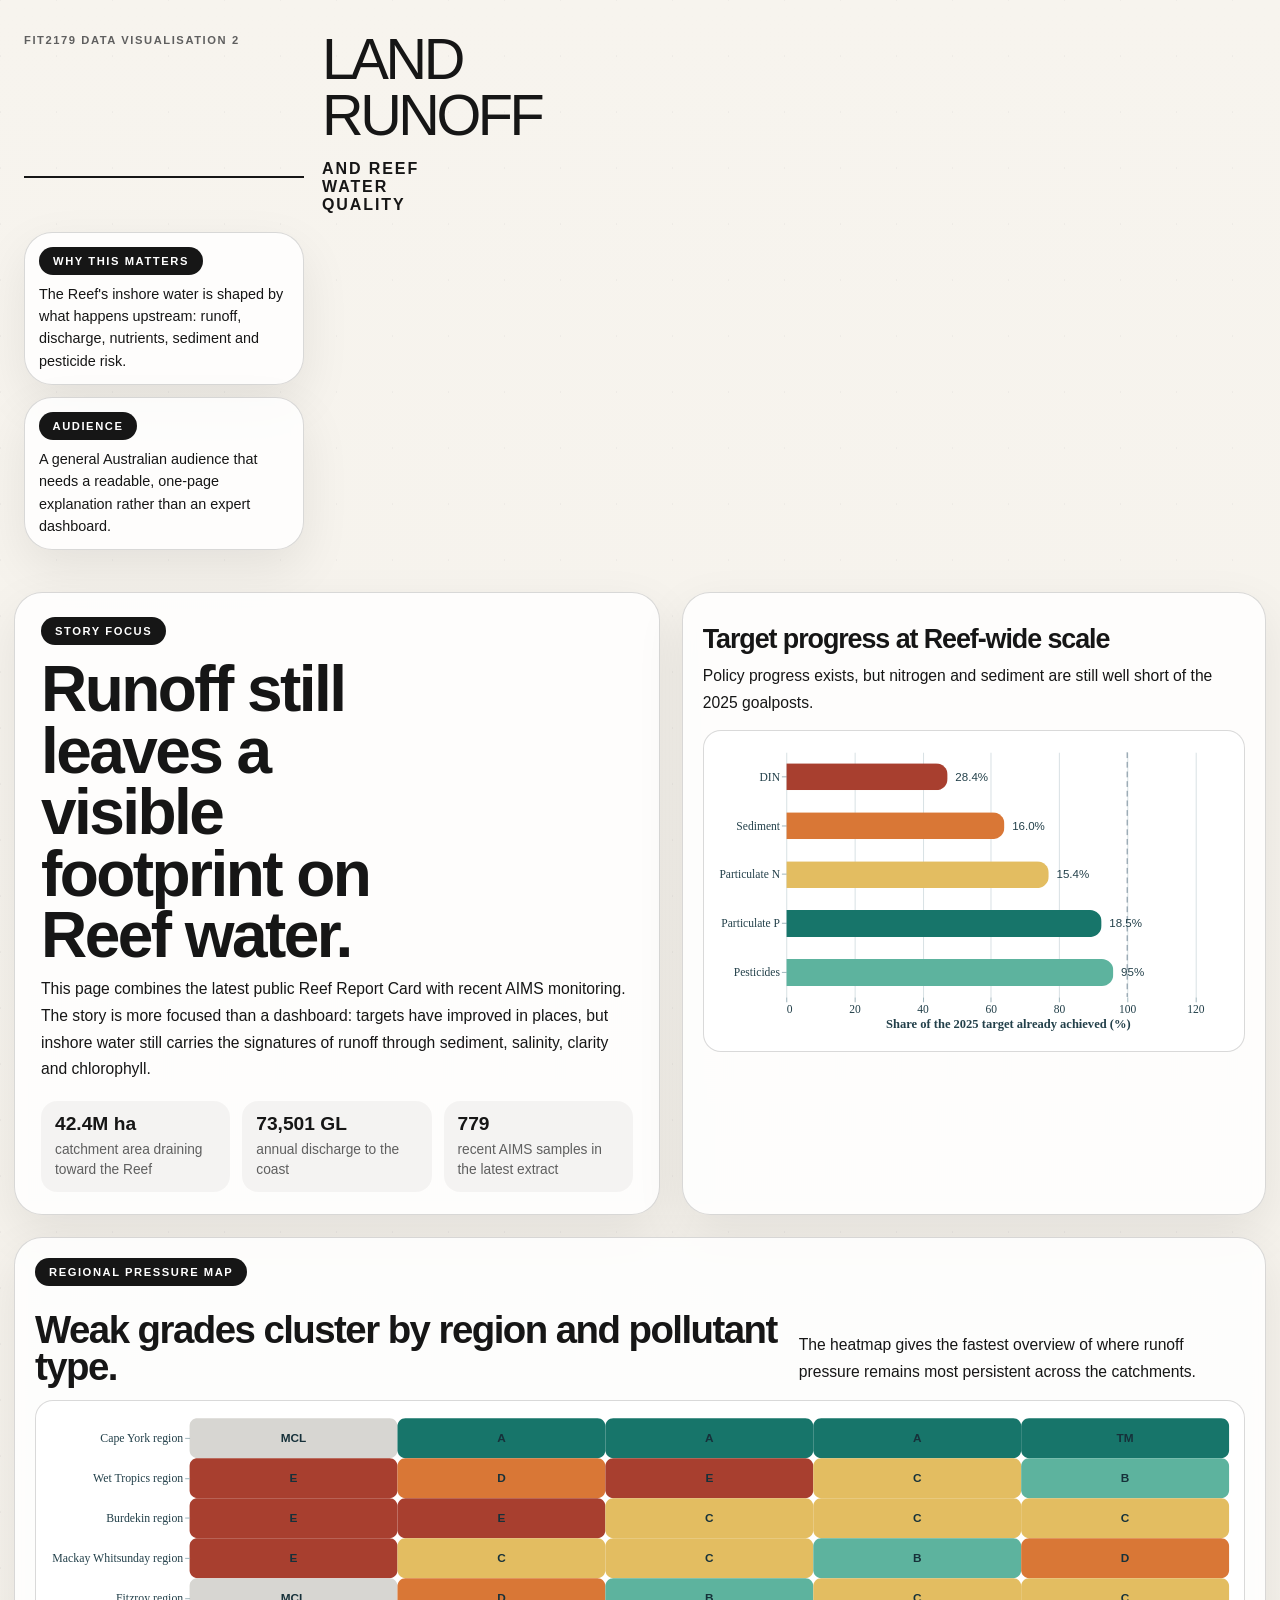
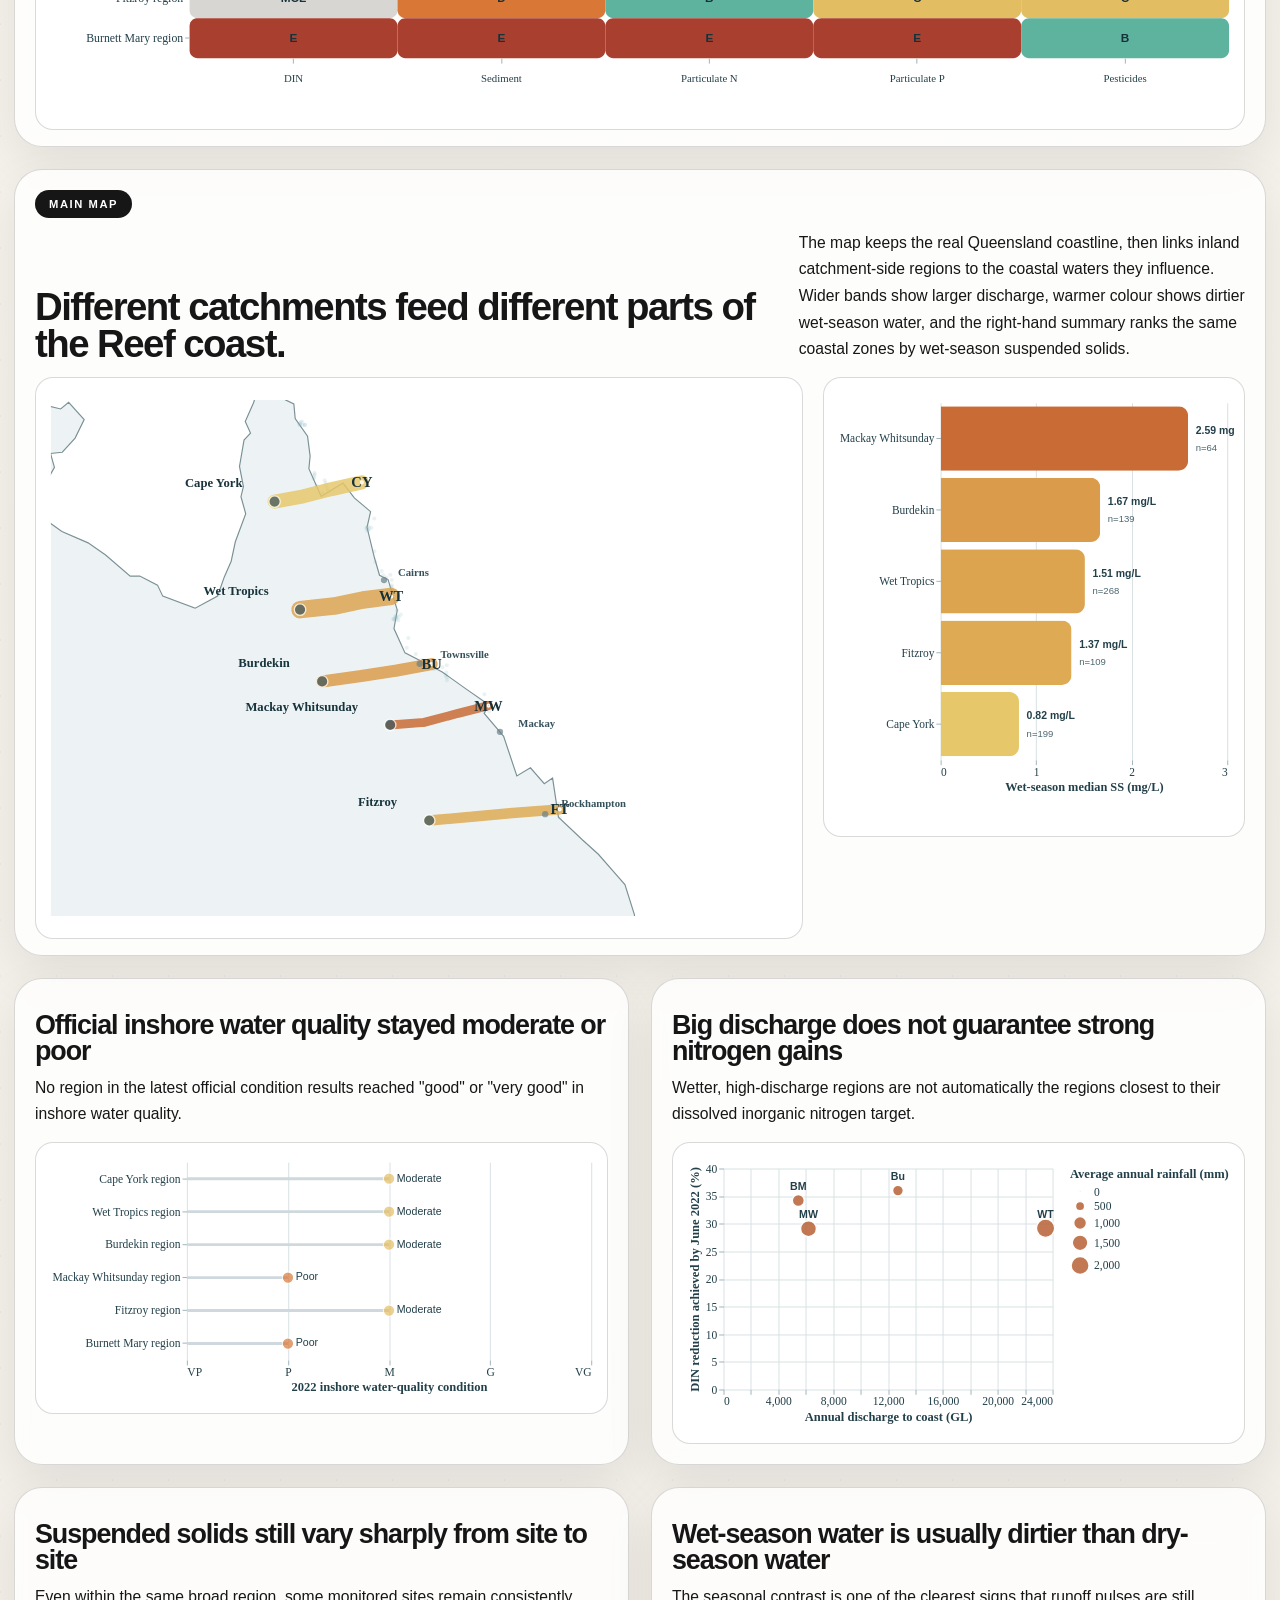
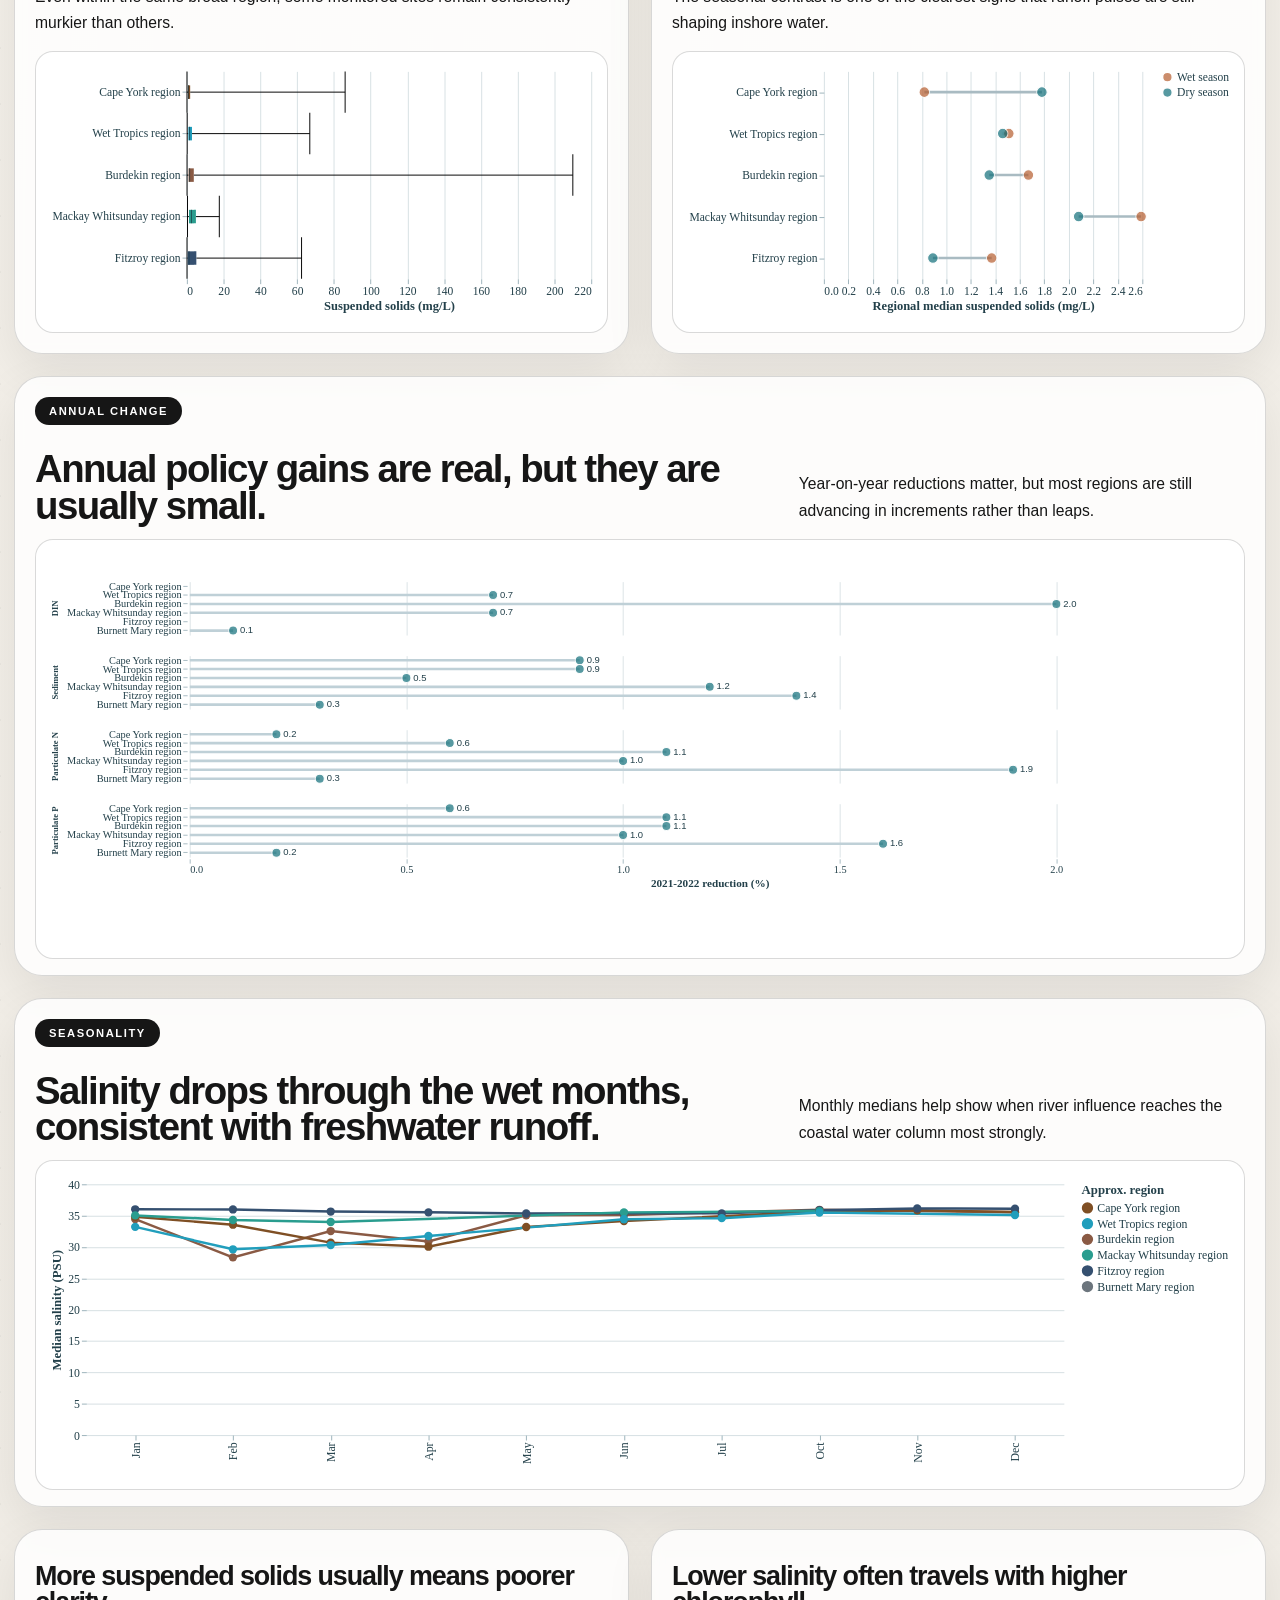
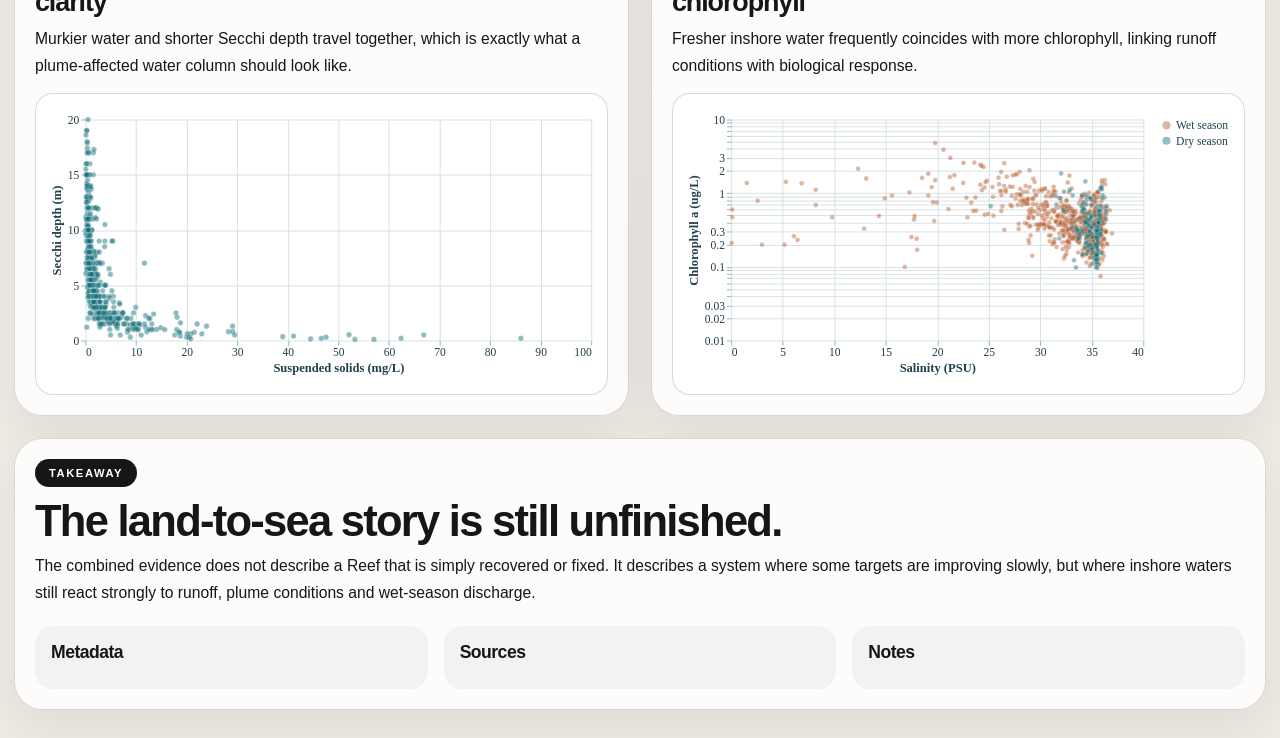
==== index.html @ caad6998 "DV2 demo" ====
<!DOCTYPE html>
<html lang="en">
  <head>
    <meta charset="UTF-8" />
    <meta name="viewport" content="width=device-width, initial-scale=1.0" />
    <title>Land Runoff and Reef Water Quality</title>
    <meta
      name="description"
      content="Poster-style data visualisation about land runoff and reef water quality in the Great Barrier Reef catchments."
    />
    <link rel="stylesheet" href="./styles.css" />
  </head>
  <body>
    <div class="poster">
      <aside class="title-rail">
        <p class="rail-label">FIT2179 Data Visualisation 2</p>
        <div class="title-stack">
          <span>LAND</span>
          <span>RUNOFF</span>
        </div>
        <div class="title-divider"></div>
        <p class="title-subline">AND REEF WATER QUALITY</p>

        <div class="rail-notes">
          <div class="mini-panel">
            <span class="mini-kicker">Why this matters</span>
            <p>
              The Reef's inshore water is shaped by what happens upstream: runoff, discharge,
              nutrients, sediment and pesticide risk.
            </p>
          </div>
          <div class="mini-panel">
            <span class="mini-kicker">Audience</span>
            <p>
              A general Australian audience that needs a readable, one-page explanation rather
              than an expert dashboard.
            </p>
          </div>
        </div>
      </aside>

      <main class="poster-body">
        <header class="hero-grid">
          <div class="intro-copy hero-copy">
            <div class="section-pill">Story focus</div>
            <h1>Runoff still leaves a visible footprint on Reef water.</h1>
            <p>
              This page combines the latest public Reef Report Card with recent AIMS monitoring.
              The story is more focused than a dashboard: targets have improved in places, but
              inshore water still carries the signatures of runoff through sediment, salinity,
              clarity and chlorophyll.
            </p>

            <div class="stat-row">
              <div class="stat-pill">
                <strong>42.4M ha</strong>
                <span>catchment area draining toward the Reef</span>
              </div>
              <div class="stat-pill">
                <strong>73,501 GL</strong>
                <span>annual discharge to the coast</span>
              </div>
              <div class="stat-pill">
                <strong>779</strong>
                <span>recent AIMS samples in the latest extract</span>
              </div>
            </div>
          </div>

          <article class="panel panel--hero">
            <div class="panel-copy">
              <h2>Target progress at Reef-wide scale</h2>
              <p>
                Policy progress exists, but nitrogen and sediment are still well short of the
                2025 goalposts.
              </p>
            </div>
            <div class="vega-slot vega-slot--hero" data-chart="01_overview_attainment"></div>
          </article>
        </header>

        <section class="panel panel--wide panel--heatmap">
          <div class="section-pill">Regional pressure map</div>
          <div class="wide-head">
            <div>
              <h2>Weak grades cluster by region and pollutant type.</h2>
            </div>
            <p>
              The heatmap gives the fastest overview of where runoff pressure remains most
              persistent across the catchments.
            </p>
          </div>
          <div class="vega-slot vega-slot--wide" data-chart="02_region_grade_heatmap"></div>
        </section>

        <section class="panel panel--wide panel--map">
          <div class="section-pill">Main map</div>
          <div class="wide-head">
            <div>
              <h2>Different catchments feed different parts of the Reef coast.</h2>
            </div>
            <p>
              The map keeps the real Queensland coastline, then links inland catchment-side
              regions to the coastal waters they influence. Wider bands show larger discharge,
              warmer colour shows dirtier wet-season water, and the right-hand summary ranks
              the same coastal zones by wet-season suspended solids.
            </p>
          </div>
          <div class="map-combo">
            <div class="vega-slot vega-slot--map-panel" data-chart="06_sites_map"></div>
            <div class="vega-slot vega-slot--map-summary" data-chart="12_region_ss_summary"></div>
          </div>
        </section>

        <section class="panel-grid panel-grid--two">
          <article class="panel panel--analysis">
            <div class="panel-copy">
              <h2>Official inshore water quality stayed moderate or poor</h2>
              <p>
                No region in the latest official condition results reached "good" or "very good"
                in inshore water quality.
              </p>
            </div>
            <div class="vega-slot" data-chart="04_condition_lollipop"></div>
          </article>

          <article class="panel panel--analysis">
            <div class="panel-copy">
              <h2>Big discharge does not guarantee strong nitrogen gains</h2>
              <p>
                Wetter, high-discharge regions are not automatically the regions closest to their
                dissolved inorganic nitrogen target.
              </p>
            </div>
            <div class="vega-slot" data-chart="05_discharge_din_bubble"></div>
          </article>
        </section>

        <section class="panel-grid panel-grid--two">
          <article class="panel panel--analysis">
            <div class="panel-copy">
              <h2>Suspended solids still vary sharply from site to site</h2>
              <p>
                Even within the same broad region, some monitored sites remain consistently
                murkier than others.
              </p>
            </div>
            <div class="vega-slot" data-chart="07_ss_boxplot"></div>
          </article>

          <article class="panel panel--analysis">
            <div class="panel-copy">
              <h2>Wet-season water is usually dirtier than dry-season water</h2>
              <p>
                The seasonal contrast is one of the clearest signs that runoff pulses are still
                shaping inshore water.
              </p>
            </div>
            <div class="vega-slot" data-chart="10_wet_dry_connected_dots"></div>
          </article>
        </section>

        <section class="panel panel--wide panel--story">
          <div class="section-pill">Annual change</div>
          <div class="wide-head">
            <div>
              <h2>Annual policy gains are real, but they are usually small.</h2>
            </div>
            <p>
              Year-on-year reductions matter, but most regions are still advancing in increments
              rather than leaps.
            </p>
          </div>
          <div class="vega-slot vega-slot--tall" data-chart="03_region_latest_progress"></div>
        </section>

        <section class="panel panel--wide panel--story">
          <div class="section-pill">Seasonality</div>
          <div class="wide-head">
            <div>
              <h2>Salinity drops through the wet months, consistent with freshwater runoff.</h2>
            </div>
            <p>
              Monthly medians help show when river influence reaches the coastal water column most
              strongly.
            </p>
          </div>
          <div class="vega-slot vega-slot--wide" data-chart="08_monthly_salinity_lines"></div>
        </section>

        <section class="panel-grid panel-grid--two">
          <article class="panel panel--analysis">
            <div class="panel-copy">
              <h2>More suspended solids usually means poorer clarity</h2>
              <p>
                Murkier water and shorter Secchi depth travel together, which is exactly what a
                plume-affected water column should look like.
              </p>
            </div>
            <div class="vega-slot" data-chart="09_ss_secchi_scatter"></div>
          </article>

          <article class="panel panel--analysis">
            <div class="panel-copy">
              <h2>Lower salinity often travels with higher chlorophyll</h2>
              <p>
                Fresher inshore water frequently coincides with more chlorophyll, linking runoff
                conditions with biological response.
              </p>
            </div>
            <div class="vega-slot" data-chart="11_salinity_chla_scatter"></div>
          </article>
        </section>

        <section class="closing-band">
          <div class="closing-copy">
            <div class="section-pill">Takeaway</div>
            <h2>The land-to-sea story is still unfinished.</h2>
            <p>
              The combined evidence does not describe a Reef that is simply recovered or fixed.
              It describes a system where some targets are improving slowly, but where inshore
              waters still react strongly to runoff, plume conditions and wet-season discharge.
            </p>
          </div>

          <div class="meta-grid">
            <div class="meta-card">
              <h3>Metadata</h3>
            </div>

            <div class="meta-card">
              <h3>Sources</h3>
            </div>

            <div class="meta-card">
              <h3>Notes</h3>
            </div>
          </div>
        </section>
      </main>
    </div>

    <script src="./vendor/vega.min.js"></script>
    <script src="./vendor/vega-lite.min.js"></script>
    <script src="./vendor/vega-embed.min.js"></script>
    <script src="./charts-inline.js"></script>
    <script src="./app.js"></script>
  </body>
</html>
---- styles.css ----
:root {
  --paper: #f3efe7;
  --paper-deep: #ebe4d7;
  --panel: rgba(255, 255, 255, 0.82);
  --ink: #161616;
  --muted: #5f5f5f;
  --line: rgba(22, 22, 22, 0.16);
  --line-strong: rgba(22, 22, 22, 0.42);
  --accent: #d90429;
  --shadow: 0 18px 50px rgba(0, 0, 0, 0.08);
}

* {
  box-sizing: border-box;
}

body {
  margin: 0;
  color: var(--ink);
  background:
    linear-gradient(135deg, rgba(0, 0, 0, 0.035) 0, rgba(0, 0, 0, 0.035) 1px, transparent 1px, transparent 56px),
    linear-gradient(45deg, rgba(0, 0, 0, 0.03) 0, rgba(0, 0, 0, 0.03) 1px, transparent 1px, transparent 56px),
    linear-gradient(180deg, #f7f4ee 0%, #f0ece5 100%);
  background-size: 56px 56px, 56px 56px, auto;
  font-family: "Bahnschrift", "Aptos", "Segoe UI", sans-serif;
}

.poster {
  width: min(1480px, calc(100vw - 28px));
  margin: 0 auto;
  padding: 18px 0 28px;
  display: grid;
  grid-template-columns: 280px minmax(0, 1fr);
  gap: 24px;
}

.poster-body {
  display: grid;
  gap: 22px;
}

.title-rail {
  padding: 16px 10px 18px;
  position: sticky;
  top: 14px;
  align-self: start;
}

.rail-label,
.mini-kicker,
.panel-kicker,
.section-pill {
  text-transform: uppercase;
  letter-spacing: 0.14em;
  font-size: 0.7rem;
  font-weight: 800;
}

.rail-label {
  margin: 0 0 14px;
  color: var(--muted);
}

.title-stack {
  display: grid;
  gap: 4px;
  max-width: 4.8ch;
  font-family: "Arial Black", "Franklin Gothic Heavy", sans-serif;
  font-size: clamp(2.5rem, 4.5vw, 4.2rem);
  line-height: 0.9;
  letter-spacing: -0.06em;
}

.title-divider {
  width: 100%;
  height: 2px;
  margin: 16px 0 10px;
  background: var(--ink);
}

.title-subline {
  margin: 0;
  max-width: 14ch;
  font-size: 1rem;
  letter-spacing: 0.12em;
  font-weight: 800;
}

.rail-notes {
  margin-top: 28px;
  display: grid;
  gap: 12px;
}

.mini-panel,
.panel,
.closing-band,
.intro-copy {
  background: var(--panel);
  border: 1px solid var(--line);
  box-shadow: var(--shadow);
  backdrop-filter: blur(6px);
  border-radius: 28px;
}

.mini-panel {
  padding: 14px 14px 12px;
}

.mini-panel p {
  margin: 8px 0 0;
  font-size: 0.9rem;
  line-height: 1.55;
}

.section-pill,
.mini-kicker {
  display: inline-flex;
  align-items: center;
  padding: 8px 14px;
  border-radius: 999px;
  background: var(--ink);
  color: #ffffff;
}

.hero-grid {
  display: grid;
  grid-template-columns: minmax(0, 1.05fr) minmax(420px, 0.95fr);
  gap: 22px;
  align-items: stretch;
}

.hero-copy {
  position: relative;
  padding: 24px 26px 22px;
}

.hero-number {
  position: absolute;
  top: 20px;
  right: 22px;
  font-family: "Arial Black", "Franklin Gothic Heavy", sans-serif;
  font-size: clamp(4rem, 6vw, 6rem);
  line-height: 0.9;
  color: var(--accent);
}

.hero-copy h1,
.panel-copy h2,
.wide-head h2,
.closing-copy h2 {
  margin: 14px 0 10px;
  font-family: "Arial Black", "Franklin Gothic Heavy", sans-serif;
  line-height: 0.96;
  letter-spacing: -0.04em;
}

.hero-copy h1 {
  max-width: 10ch;
  font-size: clamp(2.5rem, 5vw, 4.3rem);
}

.hero-copy p,
.panel-copy p,
.wide-head p,
.closing-copy p,
.meta-card p {
  margin: 0;
  font-size: 0.98rem;
  line-height: 1.7;
}

.panel {
  padding: 20px;
}

.panel--wide {
  padding: 20px 20px 16px;
}

.panel--hero {
  display: grid;
  align-content: start;
}

.panel--analysis {
  display: grid;
  align-content: start;
}

.wide-head {
  display: grid;
  grid-template-columns: minmax(0, 1.2fr) minmax(250px, 0.72fr);
  gap: 20px;
  align-items: end;
  margin-top: 12px;
}

.wide-head h2 {
  font-size: clamp(1.7rem, 3vw, 2.7rem);
  margin-bottom: 0;
}

.panel-copy h2 {
  font-size: clamp(1.65rem, 2.1vw, 2.3rem);
}

.panel-copy p {
  margin-top: 8px;
}

.stat-row {
  display: grid;
  grid-template-columns: repeat(3, minmax(0, 1fr));
  gap: 12px;
  margin-top: 18px;
}

.stat-pill {
  padding: 12px 14px;
  background: rgba(0, 0, 0, 0.04);
  border-radius: 16px;
}

.stat-pill strong {
  display: block;
  font-size: 1.2rem;
  margin-bottom: 5px;
}

.stat-pill span {
  display: block;
  font-size: 0.86rem;
  line-height: 1.45;
  color: var(--muted);
}

.panel-grid {
  display: grid;
  gap: 22px;
}

.panel-grid--two {
  grid-template-columns: repeat(2, minmax(0, 1fr));
}

.map-combo {
  display: grid;
  grid-template-columns: minmax(0, 1.42fr) minmax(280px, 0.78fr);
  gap: 20px;
  align-items: start;
  margin-top: 14px;
}

.vega-slot {
  margin-top: 14px;
  min-height: 220px;
  padding: 10px;
  background: rgba(255, 255, 255, 0.9);
  border: 1px solid var(--line);
  border-radius: 18px;
  position: relative;
  z-index: 1;
}

.vega-slot.chart-host,
.vega-slot.vega-embed {
  display: block;
  width: 100% !important;
  max-width: 100%;
}

.vega-slot > .marks,
.vega-slot svg.marks,
.vega-slot canvas.marks {
  display: block;
  width: 100% !important;
  max-width: 100%;
}

.vega-slot--hero {
  min-height: 320px;
}

.vega-slot--wide {
  min-height: 330px;
}

.vega-slot--map {
  min-height: 560px;
}

.vega-slot--map-panel,
.vega-slot--map-summary {
  margin-top: 0;
}

.vega-slot--map-panel {
  min-height: 560px;
}

.vega-slot--map-summary {
  min-height: 460px;
}

.vega-slot--tall {
  min-height: 420px;
}

.vega-slot > div {
  width: 100%;
}

.closing-band {
  padding: 20px;
}

.closing-copy h2 {
  font-size: clamp(1.8rem, 3.4vw, 2.8rem);
}

.meta-grid {
  display: grid;
  grid-template-columns: repeat(3, minmax(0, 1fr));
  gap: 16px;
  margin-top: 20px;
}

.meta-card {
  padding: 16px;
  background: rgba(0, 0, 0, 0.04);
  border-radius: 18px;
}

.meta-card h3 {
  margin: 0 0 10px;
  font-family: "Arial Black", "Franklin Gothic Heavy", sans-serif;
  font-size: 1.1rem;
  letter-spacing: -0.03em;
}

.chart-status {
  min-height: 180px;
  display: grid;
  place-items: center;
  text-align: center;
  color: var(--muted);
  font-size: 0.92rem;
}

.chart-status--error {
  color: var(--accent);
  border: 1px dashed rgba(217, 4, 41, 0.36);
  border-radius: 12px;
  padding: 18px;
}

@media (max-width: 1380px) {
  .poster {
    grid-template-columns: 1fr;
  }

  .title-rail {
    position: static;
    display: grid;
    grid-template-columns: 280px 1fr;
    gap: 18px;
    align-items: start;
  }

  .rail-notes {
    margin-top: 0;
  }
}

@media (max-width: 1120px) {
  .hero-grid,
  .panel-grid--two,
  .map-combo,
  .wide-head,
  .meta-grid {
    grid-template-columns: 1fr;
  }

  .hero-number {
    position: static;
    margin-top: 10px;
  }

  .hero-copy h1 {
    max-width: 12ch;
  }
}

@media (max-width: 760px) {
  .poster {
    width: min(100vw - 16px, 1480px);
    padding-top: 8px;
    gap: 14px;
  }

  .title-rail {
    grid-template-columns: 1fr;
    padding: 10px 6px 4px;
  }

  .title-stack {
    font-size: clamp(2.5rem, 14vw, 4rem);
  }

  .title-subline {
    max-width: none;
  }

  .mini-panel,
  .panel,
  .closing-band,
  .intro-copy {
    border-radius: 22px;
  }

  .hero-copy,
  .panel,
  .closing-band {
    padding-left: 16px;
    padding-right: 16px;
  }

  .stat-row {
    grid-template-columns: 1fr;
  }

  .vega-slot--hero,
  .vega-slot--wide,
  .vega-slot--map,
  .vega-slot--tall {
    min-height: auto;
  }
}

body.poster-page--zh {
  background:
    radial-gradient(circle at 14% 18%, rgba(111, 160, 107, 0.26), transparent 18%),
    radial-gradient(circle at 88% 22%, rgba(87, 178, 206, 0.24), transparent 20%),
    linear-gradient(180deg, #eaf6fb 0%, #dfeff4 18%, #eef5ea 18%, #f6f0e4 52%, #d7eef7 100%);
}

.poster--zh {
  width: min(1520px, calc(100vw - 20px));
  padding: 16px 0 34px;
  display: block;
}

.poster--zh,
.poster--zh * {
  font-family: "Aptos", "Bahnschrift", "Segoe UI", sans-serif;
}

.poster--zh .vega-slot {
  margin-top: 0;
  padding: 8px;
  background: rgba(255, 255, 255, 0.96);
  border: 1px solid rgba(73, 124, 151, 0.2);
  border-radius: 20px;
  box-shadow: none;
}

.reef-hero {
  position: relative;
  overflow: hidden;
  padding: 28px 30px 24px;
  border-radius: 36px;
  border: 1px solid rgba(74, 126, 153, 0.26);
  background: rgba(255, 255, 255, 0.68);
  box-shadow: 0 18px 44px rgba(24, 67, 96, 0.1);
}

.reef-hero::before {
  content: "";
  position: absolute;
  inset: 0;
  background:
    radial-gradient(circle at 16% 56%, rgba(95, 142, 92, 0.56), transparent 22%),
    radial-gradient(circle at 10% 40%, rgba(179, 198, 124, 0.42), transparent 15%),
    radial-gradient(circle at 90% 52%, rgba(84, 182, 212, 0.34), transparent 26%),
    radial-gradient(circle at 82% 34%, rgba(144, 201, 224, 0.28), transparent 16%),
    linear-gradient(
      90deg,
      rgba(227, 238, 214, 0.92) 0 28%,
      rgba(253, 247, 235, 0.7) 28% 62%,
      rgba(196, 230, 242, 0.9) 62% 100%
    );
  pointer-events: none;
}

.reef-hero::after {
  content: "";
  position: absolute;
  left: 7%;
  top: 16%;
  width: 36%;
  height: 76%;
  border-radius: 52% 48% 44% 56% / 10% 10% 90% 90%;
  transform: rotate(7deg);
  background:
    linear-gradient(90deg, rgba(255, 255, 255, 0.95), rgba(151, 213, 235, 0.82) 52%, rgba(255, 255, 255, 0.96)),
    linear-gradient(180deg, rgba(255, 255, 255, 0.2), transparent 40%);
  opacity: 0.8;
  filter: blur(0.6px);
  pointer-events: none;
}

.reef-hero__headline,
.reef-metrics {
  position: relative;
  z-index: 1;
}

.reef-hero__headline {
  display: grid;
  grid-template-columns: 140px minmax(0, 1fr);
  gap: 20px;
  align-items: start;
}

.source-badge {
  display: grid;
  justify-items: center;
  gap: 10px;
  align-content: start;
  padding-top: 6px;
}

.source-badge__num {
  width: 74px;
  height: 74px;
  display: grid;
  place-items: center;
  border-radius: 50%;
  background: rgba(255, 255, 255, 0.9);
  border: 4px solid #4c7d4f;
  color: #325f35;
  font-family: "Georgia", "Times New Roman", serif;
  font-size: 2rem;
  font-weight: 700;
}

.source-badge__copy {
  display: grid;
  gap: 4px;
  text-align: center;
}

.source-badge__copy strong,
.source-badge__copy small {
  display: block;
}

.source-badge__copy strong {
  font-size: 1rem;
  color: #355f35;
}

.source-badge__copy small {
  font-size: 0.92rem;
  color: #517253;
}

.reef-hero__copy {
  text-align: center;
}

.reef-hero__eyebrow {
  margin: 0;
  color: #335c7e;
  font-size: 0.92rem;
  letter-spacing: 0.14em;
  font-weight: 700;
  text-transform: uppercase;
}

.reef-hero__copy h1,
.phase-copy h2,
.takeaway-card h3 {
  font-family: "Georgia", "Times New Roman", serif;
  letter-spacing: -0.03em;
}

.reef-hero__copy h1 {
  margin: 10px 0 10px;
  color: #17355a;
  font-size: clamp(2.7rem, 5vw, 4.8rem);
  line-height: 0.94;
}

.reef-hero__sub {
  max-width: 72ch;
  margin: 0 auto;
  font-size: 1.06rem;
  line-height: 1.75;
  color: #2d4f68;
}

.reef-metrics {
  margin-top: 22px;
  display: grid;
  grid-template-columns: repeat(3, minmax(0, 1fr));
  gap: 14px;
}

.reef-metric {
  padding: 16px 18px;
  background: rgba(255, 255, 255, 0.86);
  border: 1px solid rgba(71, 125, 152, 0.22);
  border-radius: 20px;
  display: grid;
  gap: 6px;
}

.reef-metric__label {
  font-size: 0.8rem;
  letter-spacing: 0.12em;
  text-transform: uppercase;
  font-weight: 800;
  color: #45685c;
}

.reef-metric strong {
  font-family: "Georgia", "Times New Roman", serif;
  font-size: 2rem;
  color: #2f6d39;
}

.reef-metric p {
  margin: 0;
  font-size: 0.92rem;
  line-height: 1.55;
  color: #4d6774;
}

.story-shell {
  margin-top: 18px;
  display: grid;
  grid-template-columns: 126px minmax(0, 1fr);
  gap: 18px;
  align-items: start;
}

.phase-rail {
  position: sticky;
  top: 18px;
  align-self: start;
  padding: 14px 6px;
  display: grid;
  gap: 18px;
}

.phase-rail::before {
  content: "";
  position: absolute;
  left: 50%;
  top: 20px;
  bottom: 20px;
  width: 24px;
  transform: translateX(-50%);
  border-radius: 999px;
  background: linear-gradient(
    180deg,
    rgba(83, 138, 91, 0.36) 0%,
    rgba(207, 142, 33, 0.38) 35%,
    rgba(67, 163, 196, 0.36) 70%,
    rgba(31, 111, 149, 0.36) 100%
  );
}

.phase-step {
  position: relative;
  z-index: 1;
  display: grid;
  justify-items: center;
  gap: 8px;
  text-align: center;
}

.phase-step__num {
  width: 64px;
  height: 64px;
  display: grid;
  place-items: center;
  border-radius: 50%;
  background: rgba(255, 255, 255, 0.94);
  font-family: "Georgia", "Times New Roman", serif;
  font-size: 1.9rem;
  font-weight: 700;
}

.phase-step__copy {
  display: grid;
  gap: 2px;
}

.phase-step__copy strong {
  font-size: 0.96rem;
  color: #1f5673;
}

.phase-step__copy span {
  font-size: 0.88rem;
  color: #55727c;
}

.phase-step:nth-child(1) .phase-step__num {
  border: 4px solid #4c7d4f;
  color: #346739;
}

.phase-step:nth-child(2) .phase-step__num {
  border: 4px solid #b97a21;
  color: #9c6517;
}

.phase-step:nth-child(3) .phase-step__num {
  border: 4px solid #d37b1f;
  color: #b96614;
}

.phase-step:nth-child(4) .phase-step__num {
  border: 4px solid #2392b8;
  color: #166f8b;
}

.phase-step:nth-child(5) .phase-step__num {
  border: 4px solid #1a5d8f;
  color: #164b72;
}

.phase-content {
  display: grid;
  gap: 18px;
}

.phase-section {
  padding: 22px;
  border-radius: 32px;
  background: rgba(255, 255, 255, 0.74);
  border: 1px solid rgba(72, 125, 152, 0.22);
  box-shadow: 0 16px 40px rgba(20, 67, 97, 0.08);
  backdrop-filter: blur(6px);
}

.phase-section__header {
  display: grid;
  grid-template-columns: 170px minmax(0, 1fr);
  gap: 18px;
  align-items: start;
  margin-bottom: 18px;
}

.phase-pill {
  display: inline-flex;
  align-items: center;
  gap: 12px;
  width: fit-content;
  padding: 8px 16px 8px 8px;
  border-radius: 999px;
  background: rgba(255, 255, 255, 0.84);
  border: 1px solid rgba(72, 124, 152, 0.22);
}

.phase-pill__num {
  width: 42px;
  height: 42px;
  display: grid;
  place-items: center;
  border-radius: 50%;
  color: #ffffff;
  font-family: "Georgia", "Times New Roman", serif;
  font-size: 1.35rem;
  font-weight: 700;
}

.phase-pill__copy {
  display: grid;
  gap: 2px;
}

.phase-pill__copy strong {
  color: #244e67;
  font-size: 0.98rem;
}

.phase-pill__copy small {
  color: #5b7480;
  font-size: 0.88rem;
}

.phase-content > .phase-section:nth-of-type(1) .phase-pill__num {
  background: #b97a21;
}

.phase-content > .phase-section:nth-of-type(2) .phase-pill__num {
  background: #d07a1f;
}

.phase-content > .phase-section:nth-of-type(3) .phase-pill__num {
  background: #2291b6;
}

.phase-content > .phase-section:nth-of-type(4) .phase-pill__num {
  background: #1a5d8f;
}

.phase-copy h2 {
  margin: 0 0 8px;
  font-size: clamp(1.8rem, 3vw, 2.9rem);
  line-height: 1.02;
  color: #17395f;
}

.phase-copy p {
  margin: 0;
  font-size: 0.98rem;
  line-height: 1.72;
  color: #3d6175;
}

.pressure-grid,
.pathway-grid,
.fingerprint-grid,
.outcome-grid,
.meta-strip {
  display: grid;
  gap: 16px;
}

.pressure-grid {
  grid-template-columns: minmax(0, 0.9fr) minmax(0, 1.2fr) minmax(0, 1.2fr);
}

.pathway-grid {
  grid-template-columns: minmax(0, 1.38fr) minmax(300px, 0.72fr);
}

.fingerprint-grid {
  grid-template-columns: 1fr;
}

.fingerprint-row {
  display: grid;
  grid-template-columns: repeat(2, minmax(0, 1fr));
  gap: 16px;
  align-items: start;
}

.outcome-grid {
  grid-template-columns: minmax(0, 1.4fr) minmax(330px, 0.72fr);
}

.meta-strip {
  margin-top: 16px;
  grid-template-columns: repeat(3, minmax(0, 1fr));
}

.chart-card,
.takeaway-card,
.meta-ghost {
  padding: 14px;
  border-radius: 24px;
  background: rgba(255, 255, 255, 0.88);
  border: 1px solid rgba(73, 124, 151, 0.2);
}

.chart-card {
  display: grid;
  align-content: start;
  gap: 10px;
}

.chart-card__head h3,
.meta-ghost h4 {
  margin: 0;
  color: #17395f;
  font-size: 1.08rem;
}

.chart-card__head p {
  margin: 6px 0 0;
  color: #51707d;
  font-size: 0.9rem;
  line-height: 1.55;
}

.chart-card--heatmap,
.chart-card--span2 {
  grid-column: span 2;
}

.chart-card--full {
  grid-column: 1 / -1;
}

.takeaway-card {
  display: grid;
  align-content: center;
  gap: 14px;
  text-align: left;
  background:
    radial-gradient(circle at 18% 18%, rgba(52, 116, 157, 0.16), transparent 28%),
    rgba(247, 252, 255, 0.92);
}

.takeaway-card__seal {
  width: 72px;
  height: 72px;
  display: grid;
  place-items: center;
  border-radius: 50%;
  background: #1e5a86;
  color: #ffffff;
  font-family: "Georgia", "Times New Roman", serif;
  font-size: 1.15rem;
  font-weight: 700;
}

.takeaway-card h3 {
  margin: 0;
  font-size: 2rem;
  line-height: 1.04;
  color: #17395f;
}

.takeaway-card p {
  margin: 0;
  color: #35586d;
  line-height: 1.75;
  font-size: 1rem;
}

.meta-ghost {
  min-height: 76px;
  display: grid;
  align-items: center;
}

.meta-ghost h4 {
  font-size: 1rem;
  color: #31566f;
}

.poster--zh .vega-slot--zh-compact {
  min-height: 240px;
}

.poster--zh .vega-slot--zh-wide {
  min-height: 260px;
}

.poster--zh .vega-slot--zh-tall {
  min-height: 300px;
}

.poster--zh .vega-slot--zh-map {
  min-height: 500px;
}

.poster--zh .vega-slot--zh-side {
  min-height: 360px;
}

.poster--zh .vega-slot--zh-small {
  min-height: 280px;
}

.poster--zh .vega-slot--zh-band {
  min-height: 220px;
}

.poster--zh .vega-slot--zh-outcome {
  min-height: 230px;
}

@media (max-width: 1260px) {
  .story-shell {
    grid-template-columns: 1fr;
  }

  .phase-rail {
    position: static;
    grid-template-columns: repeat(5, minmax(0, 1fr));
    gap: 12px;
    padding: 6px 0 2px;
  }

  .phase-rail::before {
    left: 20px;
    right: 20px;
    top: 50%;
    bottom: auto;
    width: auto;
    height: 20px;
    transform: translateY(-50%);
  }
}

@media (max-width: 1080px) {
  .reef-hero__headline,
  .reef-metrics,
  .phase-section__header,
  .pressure-grid,
  .pathway-grid,
  .fingerprint-row,
  .outcome-grid,
  .meta-strip {
    grid-template-columns: 1fr;
  }

  .chart-card--heatmap,
  .chart-card--span2,
  .chart-card--full {
    grid-column: auto;
  }
}

@media (max-width: 720px) {
  .poster--zh {
    width: min(100vw - 12px, 1520px);
    padding-top: 10px;
  }

  .reef-hero,
  .phase-section {
    padding: 18px;
    border-radius: 28px;
  }

  .reef-hero__headline {
    gap: 14px;
  }

  .source-badge {
    justify-items: start;
  }

  .source-badge__copy {
    text-align: left;
  }

  .reef-hero__copy {
    text-align: left;
  }

  .reef-hero__copy h1 {
    font-size: clamp(2.15rem, 11vw, 3.2rem);
  }

  .phase-rail {
    grid-template-columns: repeat(5, minmax(0, 1fr));
  }

  .phase-step__num {
    width: 56px;
    height: 56px;
    font-size: 1.55rem;
  }

  .phase-step__copy strong {
    font-size: 0.84rem;
  }

  .phase-step__copy span {
    font-size: 0.78rem;
  }
}
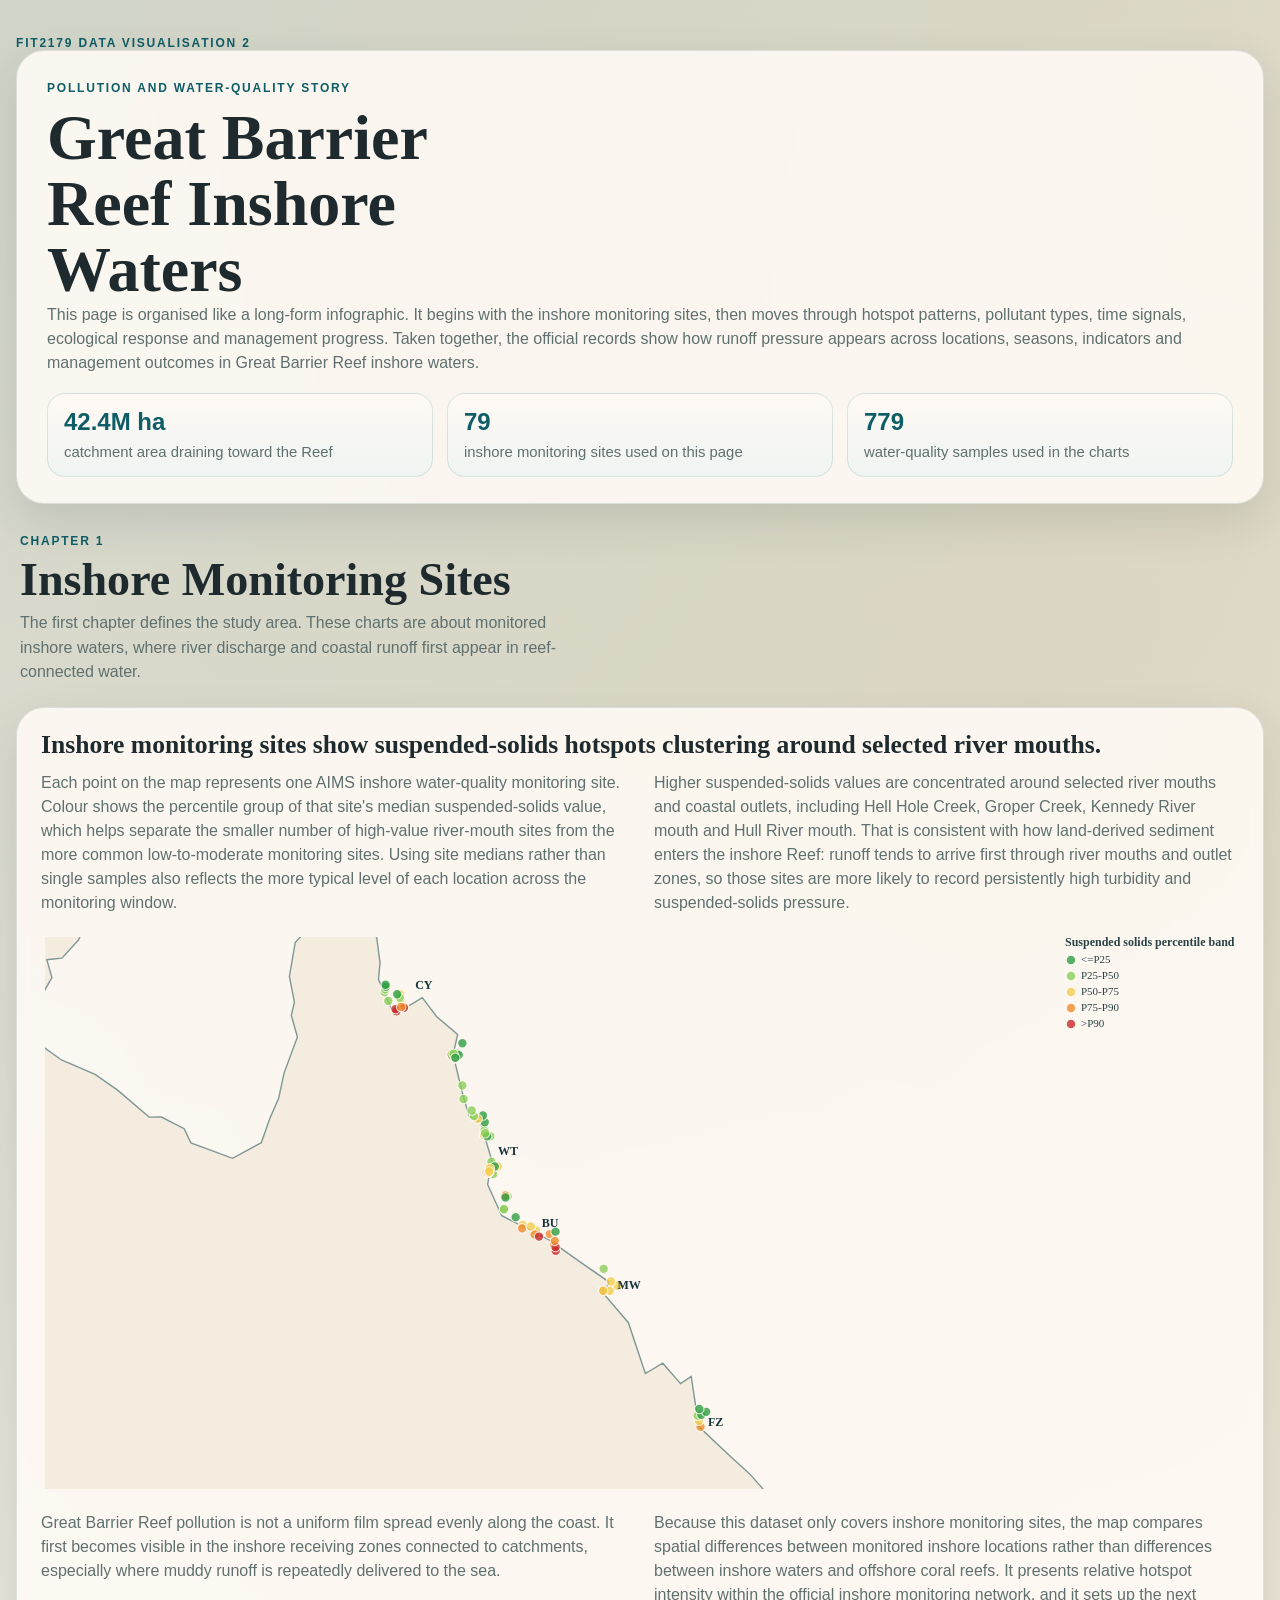
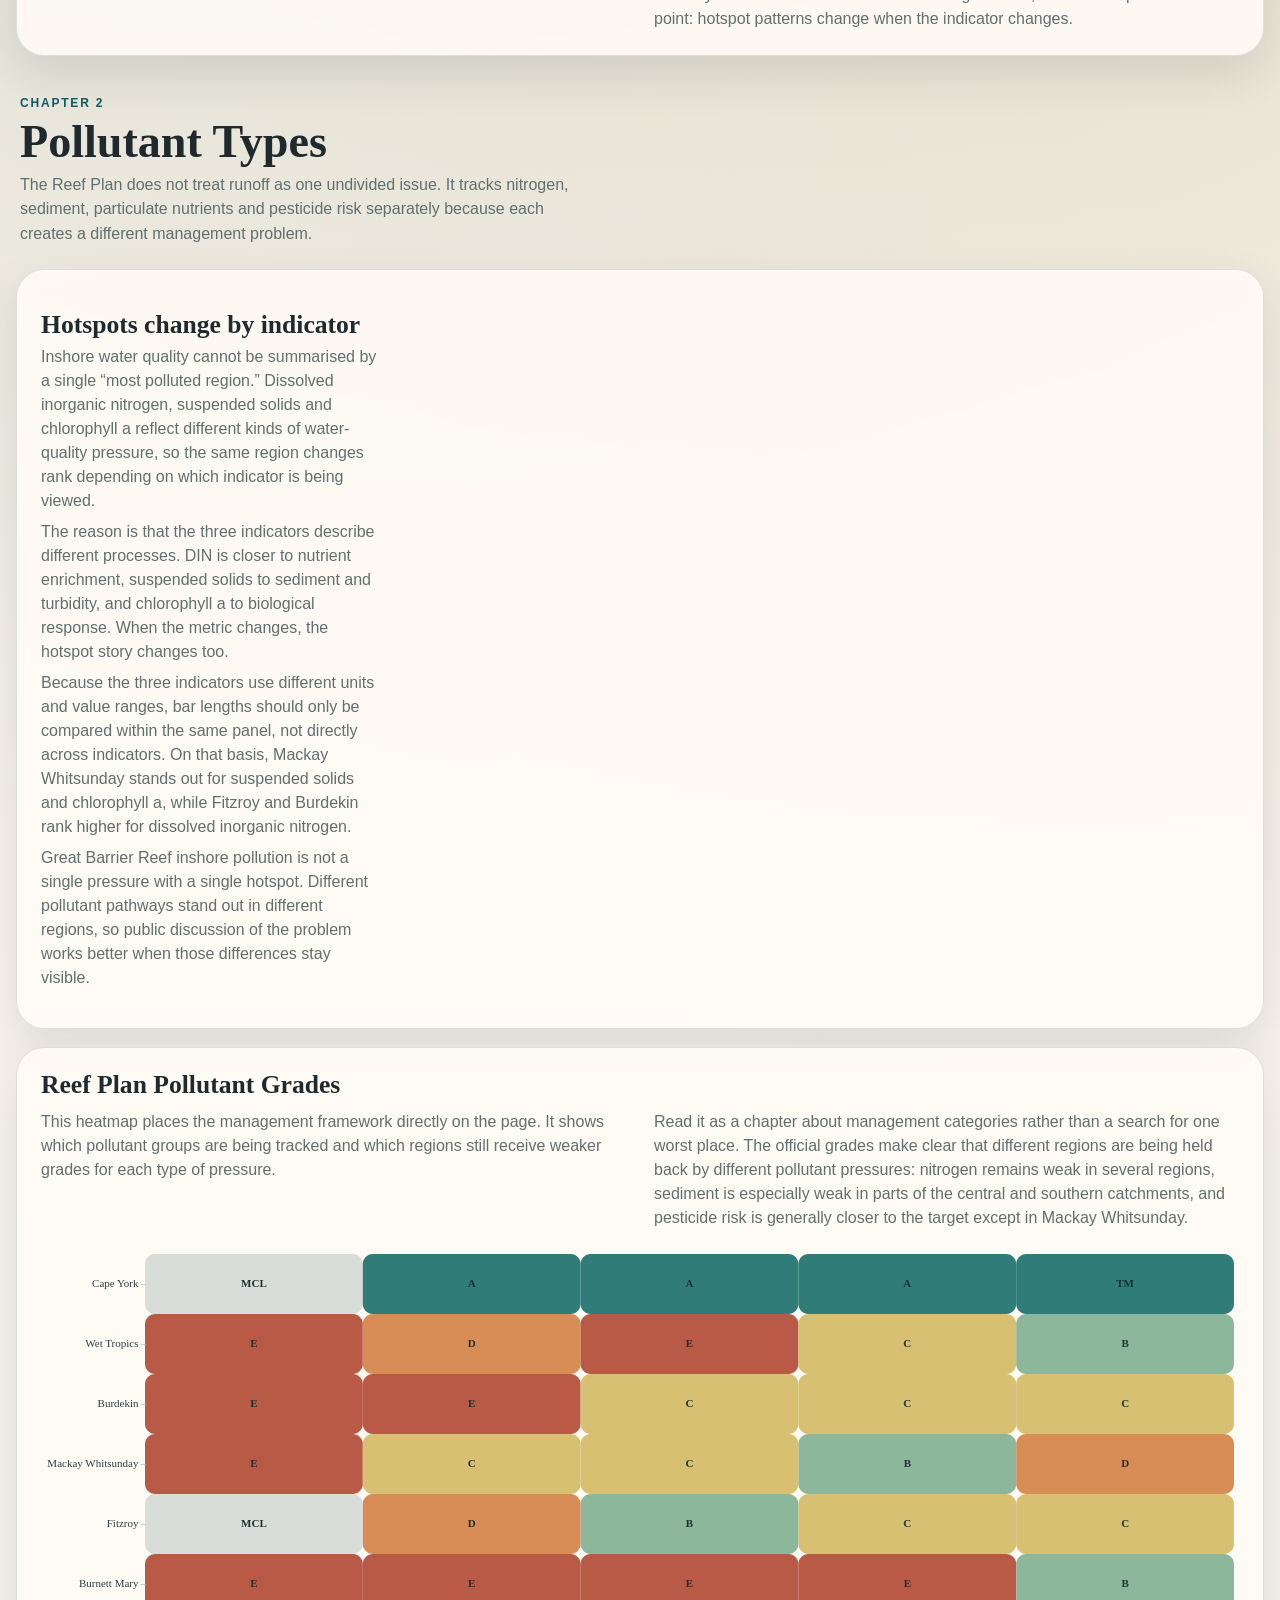
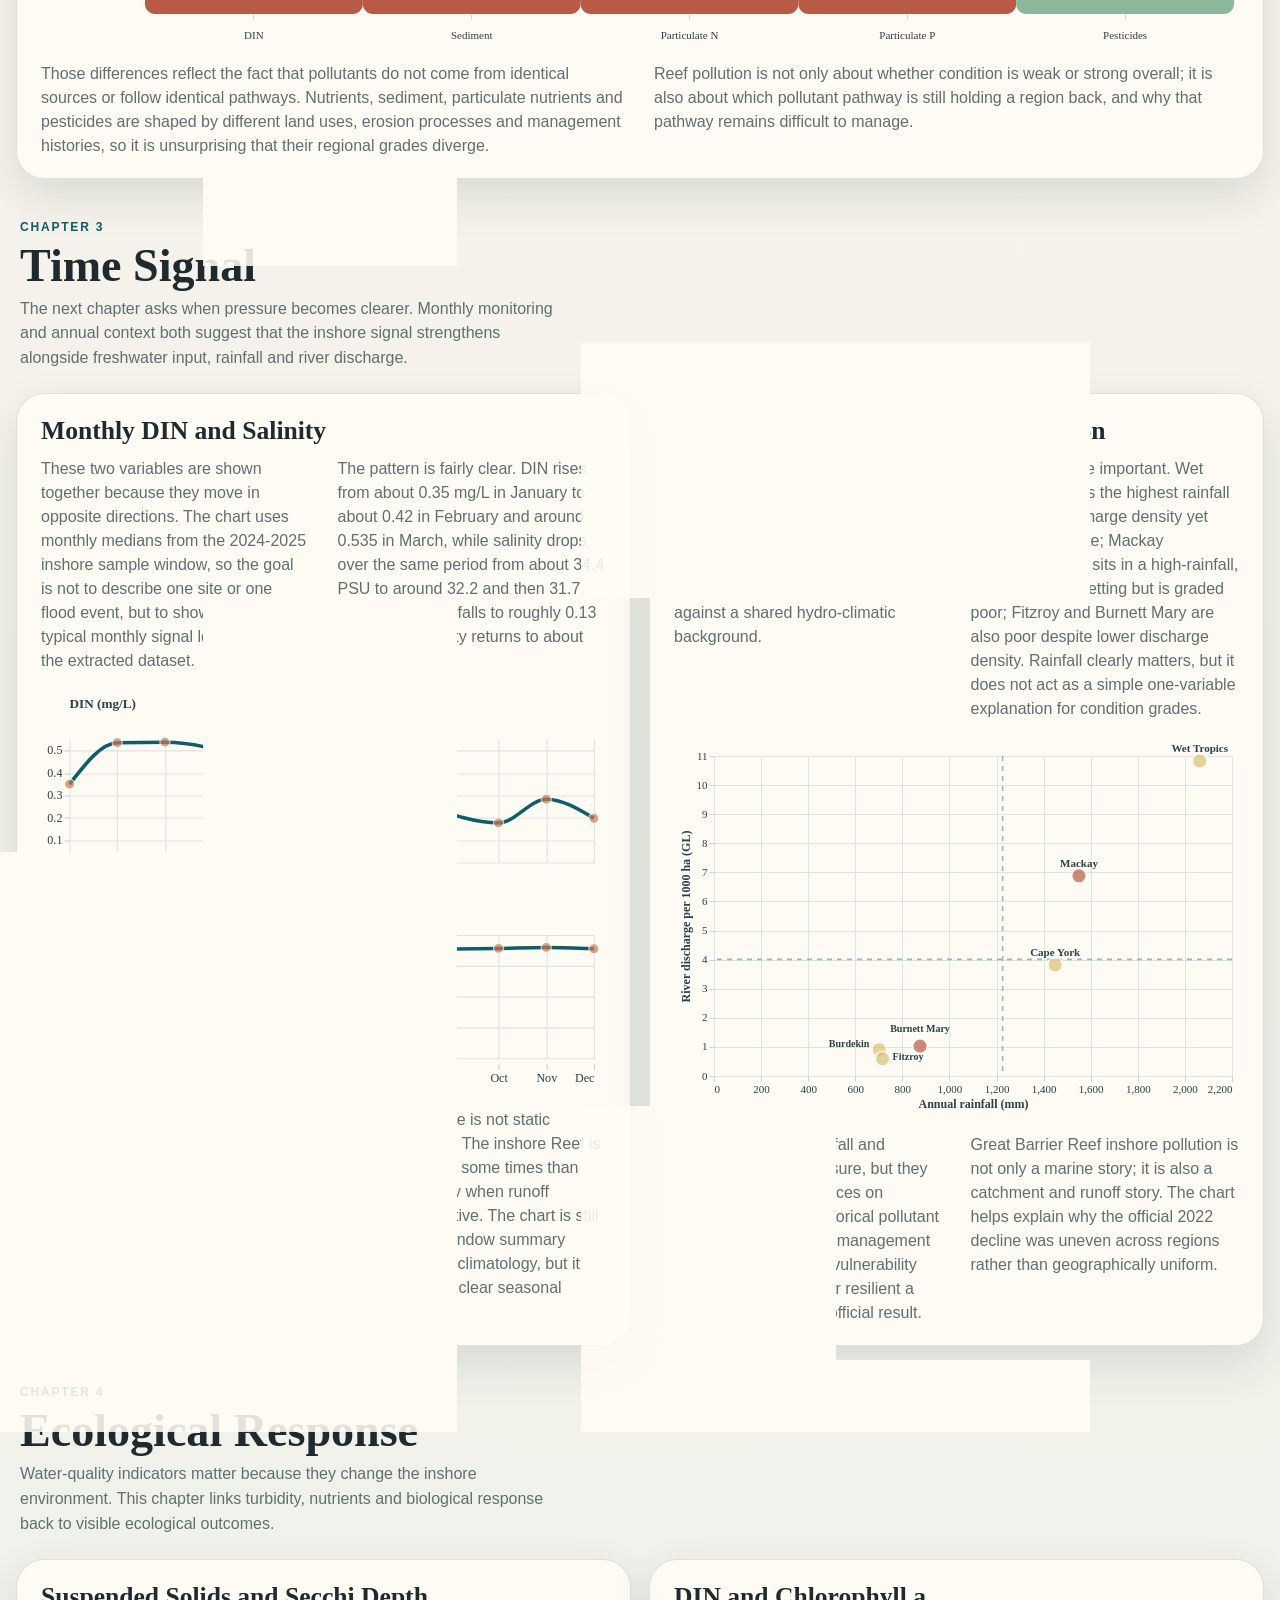
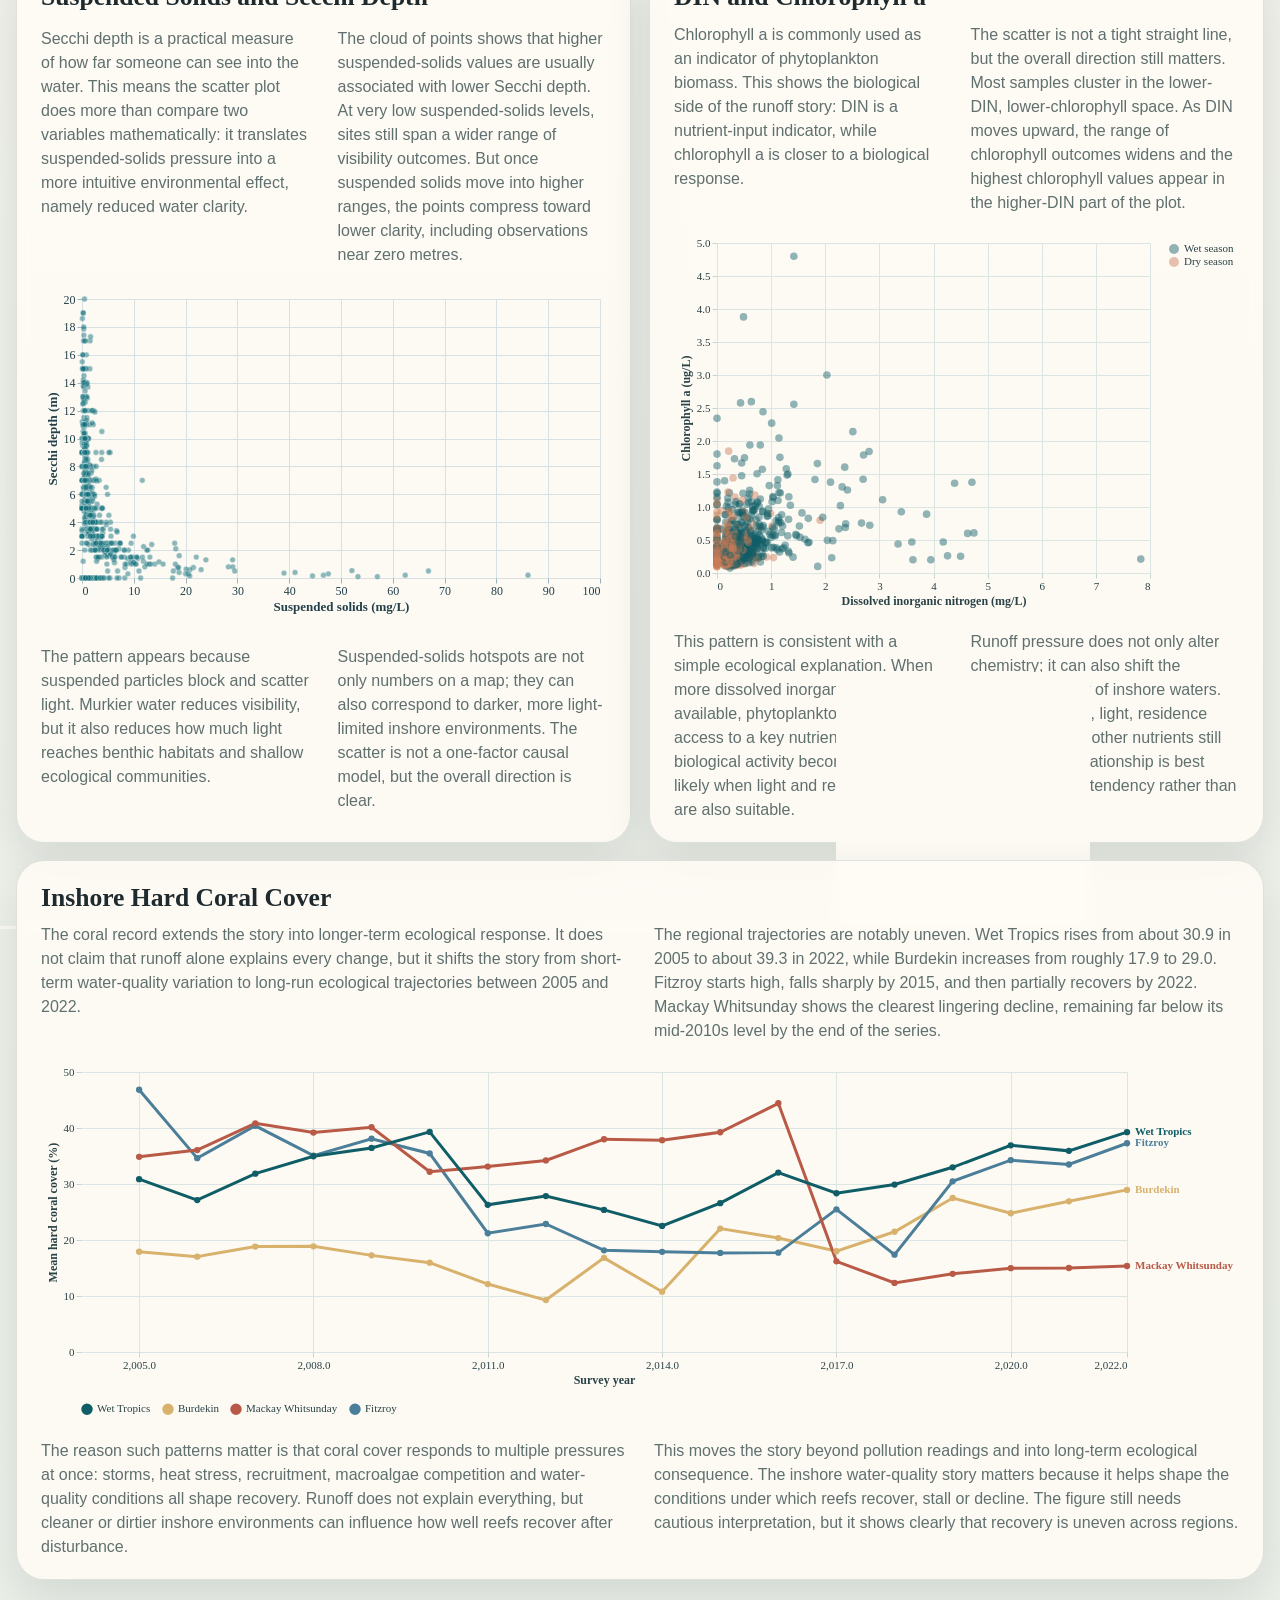
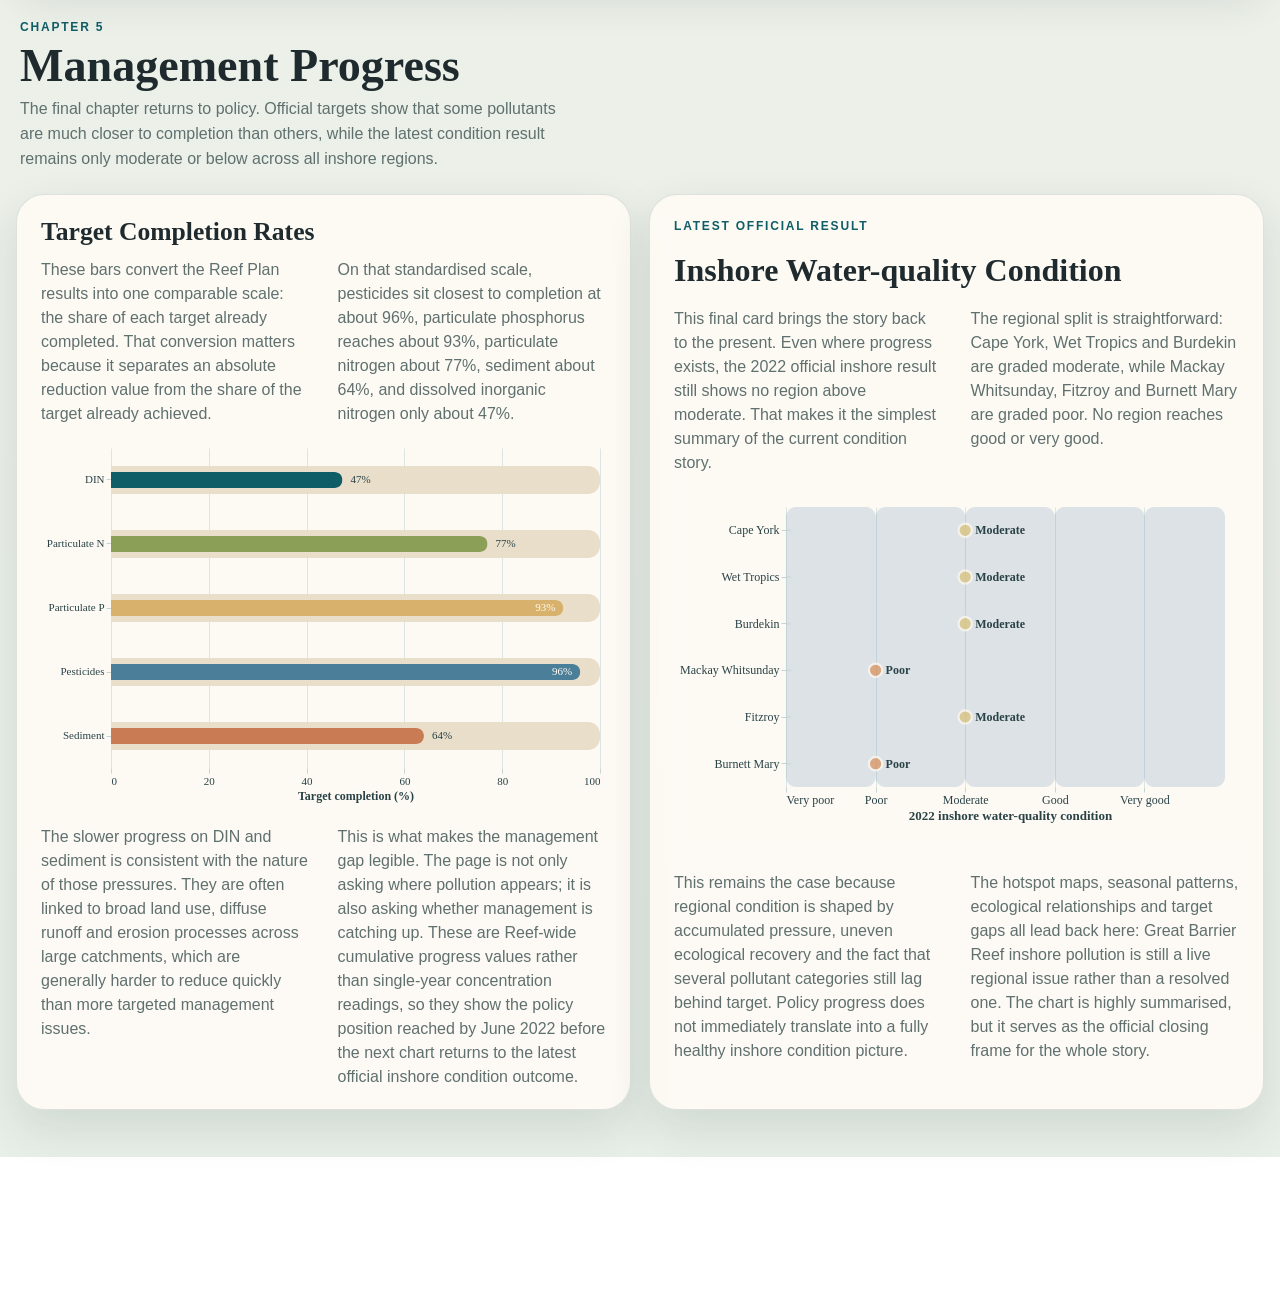
==== commit 3a58feef: "Publish English site on GitHub Pages" ====
--- a/index.html
+++ b/index.html
@@ -1,249 +1,453 @@
-<!DOCTYPE html>
+﻿<!DOCTYPE html>
 <html lang="en">
   <head>
     <meta charset="UTF-8" />
     <meta name="viewport" content="width=device-width, initial-scale=1.0" />
-    <title>Land Runoff and Reef Water Quality</title>
+    <title>Great Barrier Reef Inshore Pollution and Water-quality Change</title>
     <meta
       name="description"
-      content="Poster-style data visualisation about land runoff and reef water quality in the Great Barrier Reef catchments."
+      content="A chapter-based story about pollution pressure in Great Barrier Reef inshore waters, using official AIMS monitoring and Reef Plan reporting."
     />
-    <link rel="stylesheet" href="./styles.css" />
+    <link rel="stylesheet" href="./styles.css?v=20260601a" />
   </head>
   <body>
-    <div class="poster">
-      <aside class="title-rail">
-        <p class="rail-label">FIT2179 Data Visualisation 2</p>
-        <div class="title-stack">
-          <span>LAND</span>
-          <span>RUNOFF</span>
-        </div>
-        <div class="title-divider"></div>
-        <p class="title-subline">AND REEF WATER QUALITY</p>
-
-        <div class="rail-notes">
-          <div class="mini-panel">
-            <span class="mini-kicker">Why this matters</span>
-            <p>
-              The Reef's inshore water is shaped by what happens upstream: runoff, discharge,
-              nutrients, sediment and pesticide risk.
-            </p>
-          </div>
-          <div class="mini-panel">
-            <span class="mini-kicker">Audience</span>
-            <p>
-              A general Australian audience that needs a readable, one-page explanation rather
-              than an expert dashboard.
-            </p>
-          </div>
-        </div>
-      </aside>
-
-      <main class="poster-body">
-        <header class="hero-grid">
-          <div class="intro-copy hero-copy">
-            <div class="section-pill">Story focus</div>
-            <h1>Runoff still leaves a visible footprint on Reef water.</h1>
-            <p>
-              This page combines the latest public Reef Report Card with recent AIMS monitoring.
-              The story is more focused than a dashboard: targets have improved in places, but
-              inshore water still carries the signatures of runoff through sediment, salinity,
-              clarity and chlorophyll.
-            </p>
-
-            <div class="stat-row">
-              <div class="stat-pill">
+    <div class="page-shell">
+      <header class="masthead">
+        <p class="eyebrow">FIT2179 Data Visualisation 2</p>
+        <div class="masthead-grid">
+          <div class="masthead-copy">
+            <p class="kicker">Pollution and Water-quality Story</p>
+            <h1>Great Barrier Reef Inshore Waters</h1>
+            <p class="lede">
+              This page is organised like a long-form infographic. It begins with the inshore
+              monitoring sites, then moves through hotspot patterns, pollutant types, time
+              signals, ecological response and management progress. Taken together, the official
+              records show how runoff pressure appears across locations, seasons, indicators and
+              management outcomes in Great Barrier Reef inshore waters.
+            </p>
+            <div class="stat-strip">
+              <div class="stat-card">
                 <strong>42.4M ha</strong>
                 <span>catchment area draining toward the Reef</span>
               </div>
-              <div class="stat-pill">
-                <strong>73,501 GL</strong>
-                <span>annual discharge to the coast</span>
-              </div>
-              <div class="stat-pill">
+              <div class="stat-card">
+                <strong>79</strong>
+                <span>inshore monitoring sites used on this page</span>
+              </div>
+              <div class="stat-card">
                 <strong>779</strong>
-                <span>recent AIMS samples in the latest extract</span>
-              </div>
-            </div>
-          </div>
-
-          <article class="panel panel--hero">
+                <span>water-quality samples used in the charts</span>
+              </div>
+            </div>
+          </div>
+        </div>
+      </header>
+
+      <main class="story">
+        <section class="story-section">
+          <div class="section-heading">
+            <span>Chapter 1</span>
+            <h2>Inshore Monitoring Sites</h2>
+            <p>
+              The first chapter defines the study area. These charts are about monitored inshore
+              waters, where river discharge and coastal runoff first appear in reef-connected
+              water.
+            </p>
+          </div>
+
+          <article class="panel panel--wide panel--chart-sandwich">
+            <div class="panel-copy panel-copy--top">
+              <h3>Inshore monitoring sites show suspended-solids hotspots clustering around selected river mouths.</h3>
+              <p>
+                Each point on the map represents one AIMS inshore water-quality monitoring site.
+                Colour shows the percentile group of that site's median suspended-solids value,
+                which helps separate the smaller number of high-value river-mouth sites from the
+                more common low-to-moderate monitoring sites. Using site medians rather than
+                single samples also reflects the more typical level of each location across the
+                monitoring window.
+              </p>
+              <p>
+                Higher suspended-solids values are concentrated around selected river mouths and
+                coastal outlets, including Hell Hole Creek, Groper Creek, Kennedy River mouth and
+                Hull River mouth. That is consistent with how land-derived sediment enters the
+                inshore Reef: runoff tends to arrive first through river mouths and outlet zones,
+                so those sites are more likely to record persistently high turbidity and
+                suspended-solids pressure.
+              </p>
+            </div>
+            <div class="vega-slot vega-slot--map" data-chart="02_hotspots_map"></div>
+            <div class="panel-copy panel-copy--bottom">
+              <p>
+                Great Barrier Reef pollution is not a uniform film spread evenly along the coast.
+                It first becomes visible in the
+                inshore receiving zones connected to catchments, especially where muddy runoff is
+                repeatedly delivered to the sea.
+              </p>
+              <p>
+                Because this dataset only covers inshore monitoring sites, the map compares
+                spatial differences between monitored inshore locations rather than differences
+                between inshore waters and offshore coral reefs. It presents relative hotspot
+                intensity within the official inshore monitoring network, and it sets up the next
+                point: hotspot patterns change when the indicator changes.
+              </p>
+            </div>
+          </article>
+
+        </section>
+
+        <section class="story-section">
+          <div class="section-heading">
+            <span>Chapter 2</span>
+            <h2>Pollutant Types</h2>
+            <p>
+              The Reef Plan does not treat runoff as one undivided issue. It tracks nitrogen,
+              sediment, particulate nutrients and pesticide risk separately because each creates a
+              different management problem.
+            </p>
+          </div>
+
+          <article class="panel panel--split panel--split-wide panel--indicator-story">
             <div class="panel-copy">
-              <h2>Target progress at Reef-wide scale</h2>
-              <p>
-                Policy progress exists, but nitrogen and sediment are still well short of the
-                2025 goalposts.
-              </p>
-            </div>
-            <div class="vega-slot vega-slot--hero" data-chart="01_overview_attainment"></div>
+              <h3>Hotspots change by indicator</h3>
+              <p>
+                Inshore water quality cannot be summarised by a single “most polluted region.”
+                Dissolved inorganic nitrogen, suspended solids and chlorophyll a reflect different
+                kinds of water-quality pressure, so the same region changes rank depending on which
+                indicator is being viewed.
+              </p>
+              <p>
+                The reason is that the three indicators describe different processes. DIN is closer
+                to nutrient enrichment, suspended solids to sediment and turbidity, and chlorophyll
+                a to biological response. When the metric changes, the hotspot story changes too.
+              </p>
+              <p>
+                Because the three indicators use different units and value ranges, bar lengths
+                should only be compared within the same panel, not directly across indicators. On
+                that basis, Mackay Whitsunday stands out for suspended solids and chlorophyll a,
+                while Fitzroy and Burdekin rank higher for dissolved inorganic nitrogen.
+              </p>
+              <p>
+                Great Barrier Reef inshore pollution is not a single pressure with a single
+                hotspot. Different pollutant pathways stand out in different regions, so public
+                discussion of the problem works better when those differences stay visible.
+              </p>
+            </div>
+            <div class="vega-slot" data-chart="03_region_pollution_profiles"></div>
           </article>
-        </header>
-
-        <section class="panel panel--wide panel--heatmap">
-          <div class="section-pill">Regional pressure map</div>
-          <div class="wide-head">
-            <div>
-              <h2>Weak grades cluster by region and pollutant type.</h2>
-            </div>
-            <p>
-              The heatmap gives the fastest overview of where runoff pressure remains most
-              persistent across the catchments.
-            </p>
-          </div>
-          <div class="vega-slot vega-slot--wide" data-chart="02_region_grade_heatmap"></div>
-        </section>
-
-        <section class="panel panel--wide panel--map">
-          <div class="section-pill">Main map</div>
-          <div class="wide-head">
-            <div>
-              <h2>Different catchments feed different parts of the Reef coast.</h2>
-            </div>
-            <p>
-              The map keeps the real Queensland coastline, then links inland catchment-side
-              regions to the coastal waters they influence. Wider bands show larger discharge,
-              warmer colour shows dirtier wet-season water, and the right-hand summary ranks
-              the same coastal zones by wet-season suspended solids.
-            </p>
-          </div>
-          <div class="map-combo">
-            <div class="vega-slot vega-slot--map-panel" data-chart="06_sites_map"></div>
-            <div class="vega-slot vega-slot--map-summary" data-chart="12_region_ss_summary"></div>
-          </div>
-        </section>
-
-        <section class="panel-grid panel-grid--two">
-          <article class="panel panel--analysis">
-            <div class="panel-copy">
-              <h2>Official inshore water quality stayed moderate or poor</h2>
-              <p>
-                No region in the latest official condition results reached "good" or "very good"
-                in inshore water quality.
-              </p>
-            </div>
-            <div class="vega-slot" data-chart="04_condition_lollipop"></div>
-          </article>
-
-          <article class="panel panel--analysis">
-            <div class="panel-copy">
-              <h2>Big discharge does not guarantee strong nitrogen gains</h2>
-              <p>
-                Wetter, high-discharge regions are not automatically the regions closest to their
-                dissolved inorganic nitrogen target.
-              </p>
-            </div>
-            <div class="vega-slot" data-chart="05_discharge_din_bubble"></div>
+
+          <article class="panel panel--chart-sandwich">
+            <div class="panel-copy panel-copy--top">
+              <h3>Reef Plan Pollutant Grades</h3>
+              <p>
+                This heatmap places the management framework directly on the page. It shows which
+                pollutant groups are being tracked and which regions still receive weaker grades for
+                each type of pressure.
+              </p>
+              <p>
+                Read it as a chapter about management categories rather than a search for one worst
+                place. The official grades make clear that different regions are being held back by
+                different pollutant pressures: nitrogen remains weak in several regions, sediment is
+                especially weak in parts of the central and southern catchments, and pesticide risk
+                is generally closer to the target except in Mackay Whitsunday.
+              </p>
+            </div>
+            <div class="vega-slot vega-slot--wide" data-chart="04_pollutant_grade_heatmap"></div>
+            <div class="panel-copy panel-copy--bottom">
+              <p>
+                Those differences reflect the fact that pollutants do not come from identical
+                sources or follow identical pathways. Nutrients, sediment, particulate nutrients and
+                pesticides are shaped by different land uses, erosion processes and management
+                histories, so it is unsurprising that their regional grades diverge.
+              </p>
+              <p>
+                Reef pollution is not only about whether condition is weak or strong overall; it is also
+                about which pollutant pathway is still holding a region back, and why that pathway
+                remains difficult to manage.
+              </p>
+            </div>
           </article>
         </section>
 
-        <section class="panel-grid panel-grid--two">
-          <article class="panel panel--analysis">
-            <div class="panel-copy">
-              <h2>Suspended solids still vary sharply from site to site</h2>
-              <p>
-                Even within the same broad region, some monitored sites remain consistently
-                murkier than others.
-              </p>
-            </div>
-            <div class="vega-slot" data-chart="07_ss_boxplot"></div>
-          </article>
-
-          <article class="panel panel--analysis">
-            <div class="panel-copy">
-              <h2>Wet-season water is usually dirtier than dry-season water</h2>
-              <p>
-                The seasonal contrast is one of the clearest signs that runoff pulses are still
-                shaping inshore water.
-              </p>
-            </div>
-            <div class="vega-slot" data-chart="10_wet_dry_connected_dots"></div>
+        <section class="story-section">
+          <div class="section-heading">
+            <span>Chapter 3</span>
+            <h2>Time Signal</h2>
+            <p>
+              The next chapter asks when pressure becomes clearer. Monthly monitoring and annual
+              context both suggest that the inshore signal strengthens alongside freshwater input,
+              rainfall and river discharge.
+            </p>
+          </div>
+
+          <div class="panel-grid panel-grid--two">
+            <article class="panel panel--chart-sandwich">
+              <div class="panel-copy panel-copy--top">
+                <h3>Monthly DIN and Salinity</h3>
+                <p>
+                  These two variables are shown together because they move in opposite directions.
+                  The chart uses monthly medians from the 2024-2025 inshore sample window, so the
+                  goal is not to describe one site or one flood event, but to show what the typical
+                  monthly signal looks like within the extracted dataset.
+                </p>
+                <p>
+                  The pattern is fairly clear. DIN rises from about 0.35 mg/L in January to about
+                  0.42 in February and around 0.535 in March, while salinity drops over the same
+                  period from about 34.4 PSU to around 32.2 and then 31.7. By October, DIN falls to
+                  roughly 0.13 mg/L while salinity returns to about 35.65 PSU.
+                </p>
+              </div>
+              <div class="vega-slot" data-chart="06_monthly_din_salinity"></div>
+              <div class="panel-copy panel-copy--bottom">
+                <p>
+                  This kind of pattern is consistent with seasonal freshwater input. During wetter
+                  months, more land-derived freshwater enters the inshore strip, which lowers salinity
+                  and can carry nutrient-rich runoff into coastal waters at the same time.
+                </p>
+                <p>
+                  Pollution pressure is not static through the year. The inshore Reef is more exposed
+                  at some times than others, especially when runoff
+                  pathways are active. The chart is still only a sample-window summary rather than a
+                  full climatology, but it gives the story a clear seasonal rhythm.
+                </p>
+              </div>
+            </article>
+
+            <article class="panel panel--chart-sandwich">
+              <div class="panel-copy panel-copy--top">
+                <h3>Rainfall, Discharge and 2022 Condition</h3>
+                <p>
+                  This chart provides the broader yearly setting. It places annual rainfall, river
+                  discharge per area and the official 2022 inshore condition grades in one frame, so
+                  the six reporting regions can be compared against a shared hydro-climatic
+                  background.
+                </p>
+                <p>
+                  The contrasts are important. Wet Tropics combines the highest rainfall and highest
+                  discharge density yet remains moderate; Mackay Whitsunday also sits in a high-rainfall,
+                  high-discharge setting but is graded poor; Fitzroy and Burnett Mary are also poor
+                  despite lower discharge density. Rainfall clearly matters, but it does not act as a
+                  simple one-variable explanation for condition grades.
+                </p>
+              </div>
+              <div class="vega-slot" data-chart="08_rainfall_context"></div>
+              <div class="panel-copy panel-copy--bottom">
+                <p>
+                  The reason is that rainfall and discharge shape exposure, but they are not the only
+                  influences on regional condition. Historical pollutant loads, catchment size,
+                  management history and ecological vulnerability also affect how weak or resilient a
+                  region appears in the official result.
+                </p>
+                <p>
+                  Great Barrier Reef inshore pollution is not only a marine story; it is also a
+                  catchment and runoff story. The
+                  chart helps explain why the official 2022 decline was uneven across regions rather
+                  than geographically uniform.
+                </p>
+              </div>
+            </article>
+          </div>
+        </section>
+
+        <section class="story-section">
+          <div class="section-heading">
+            <span>Chapter 4</span>
+            <h2>Ecological Response</h2>
+            <p>
+              Water-quality indicators matter because they change the inshore environment. This
+              chapter links turbidity, nutrients and biological response back to visible ecological
+              outcomes.
+            </p>
+          </div>
+
+          <div class="panel-grid panel-grid--two">
+            <article class="panel panel--chart-sandwich">
+              <div class="panel-copy panel-copy--top">
+                <h3>Suspended Solids and Secchi Depth</h3>
+                <p>
+                  Secchi depth is a practical measure of how far someone can see into the water.
+                  This means the scatter plot does more than compare two variables mathematically: it
+                  translates suspended-solids pressure into a more intuitive environmental effect,
+                  namely reduced water clarity.
+                </p>
+                <p>
+                  The cloud of points shows that higher suspended-solids values are usually associated
+                  with lower Secchi depth. At very low suspended-solids levels, sites still span a
+                  wider range of visibility outcomes. But once suspended solids move into higher
+                  ranges, the points compress toward lower clarity, including observations near zero
+                  metres.
+                </p>
+              </div>
+              <div class="vega-slot" data-chart="09_ss_secchi_scatter"></div>
+              <div class="panel-copy panel-copy--bottom">
+                <p>
+                  The pattern appears because suspended particles block and scatter light. Murkier
+                  water reduces visibility, but it also reduces how much light reaches benthic
+                  habitats and shallow ecological communities.
+                </p>
+                <p>
+                  Suspended-solids hotspots are not only numbers on a map; they can also correspond
+                  to darker, more light-limited inshore
+                  environments. The scatter is not a one-factor causal model, but the overall
+                  direction is clear.
+                </p>
+              </div>
+            </article>
+
+            <article class="panel panel--chart-sandwich">
+              <div class="panel-copy panel-copy--top">
+                <h3>DIN and Chlorophyll a</h3>
+                <p>
+                  Chlorophyll a is commonly used as an indicator of phytoplankton biomass. This
+                  shows the biological side of the runoff story: DIN is a nutrient-input
+                  indicator, while chlorophyll a is closer to a biological response.
+                </p>
+                <p>
+                  The scatter is not a tight straight line, but the overall direction still matters.
+                  Most samples cluster in the lower-DIN, lower-chlorophyll space. As DIN moves
+                  upward, the range of chlorophyll outcomes widens and the highest chlorophyll values
+                  appear in the higher-DIN part of the plot.
+                </p>
+              </div>
+              <div class="vega-slot" data-chart="10_din_chla_scatter"></div>
+              <div class="panel-copy panel-copy--bottom">
+                <p>
+                  This pattern is consistent with a simple ecological explanation. When more dissolved
+                  inorganic nitrogen is available, phytoplankton have better access to a key nutrient,
+                  so higher biological activity becomes more likely when light and residence time are
+                  also suitable.
+                </p>
+                <p>
+                  Runoff pressure does not only alter chemistry; it can also shift the biological
+                  activity of inshore waters. At the
+                  same time, light, residence time, mixing and other nutrients still matter, so the
+                  relationship is best understood as a tendency rather than a fixed rule.
+                </p>
+              </div>
+            </article>
+          </div>
+
+          <article class="panel panel--chart-sandwich">
+            <div class="panel-copy panel-copy--top">
+              <h3>Inshore Hard Coral Cover</h3>
+              <p>
+                The coral record extends the story into longer-term ecological response. It does
+                not claim that runoff alone explains every change, but it shifts the story from
+                short-term water-quality variation to long-run ecological trajectories between 2005
+                and 2022.
+              </p>
+              <p>
+                The regional trajectories are notably uneven. Wet Tropics rises from about 30.9 in
+                2005 to about 39.3 in 2022, while Burdekin increases from roughly 17.9 to 29.0.
+                Fitzroy starts high, falls sharply by 2015, and then partially recovers by 2022.
+                Mackay Whitsunday shows the clearest lingering decline, remaining far below its
+                mid-2010s level by the end of the series.
+              </p>
+            </div>
+            <div class="vega-slot vega-slot--wide" data-chart="11_coral_cover_trends"></div>
+            <div class="panel-copy panel-copy--bottom">
+              <p>
+                The reason such patterns matter is that coral cover responds to multiple pressures
+                at once: storms, heat stress, recruitment, macroalgae competition and water-quality
+                conditions all shape recovery. Runoff does not explain everything, but cleaner or
+                dirtier inshore environments can influence how well reefs recover after disturbance.
+              </p>
+              <p>
+                This moves the story beyond pollution readings and into long-term ecological
+                consequence. The inshore water-quality story matters because it helps shape the
+                conditions under which reefs recover, stall or decline. The figure still needs
+                cautious interpretation, but it shows clearly that recovery is uneven across
+                regions.
+              </p>
+            </div>
           </article>
         </section>
 
-        <section class="panel panel--wide panel--story">
-          <div class="section-pill">Annual change</div>
-          <div class="wide-head">
-            <div>
-              <h2>Annual policy gains are real, but they are usually small.</h2>
-            </div>
+        <section class="story-section">
+          <div class="section-heading">
+            <span>Chapter 5</span>
+            <h2>Management Progress</h2>
             <p>
-              Year-on-year reductions matter, but most regions are still advancing in increments
-              rather than leaps.
-            </p>
-          </div>
-          <div class="vega-slot vega-slot--tall" data-chart="03_region_latest_progress"></div>
+              The final chapter returns to policy. Official targets show that some pollutants are
+              much closer to completion than others, while the latest condition result remains only
+              moderate or below across all inshore regions.
+            </p>
+          </div>
+
+          <div class="panel-grid panel-grid--two">
+            <article class="panel panel--chart-sandwich">
+              <div class="panel-copy panel-copy--top">
+                <h3>Target Completion Rates</h3>
+                <p>
+                  These bars convert the Reef Plan results into one comparable scale: the share of
+                  each target already completed. That conversion matters because it separates an
+                  absolute reduction value from the share of the target already achieved.
+                </p>
+                <p>
+                  On that standardised scale, pesticides sit closest to completion at about 96%,
+                  particulate phosphorus reaches about 93%, particulate nitrogen about 77%, sediment
+                  about 64%, and dissolved inorganic nitrogen only about 47%.
+                </p>
+              </div>
+              <div class="vega-slot" data-chart="12_target_gap_bars"></div>
+              <div class="panel-copy panel-copy--bottom">
+                <p>
+                  The slower progress on DIN and sediment is consistent with the nature of those
+                  pressures. They are often linked to broad land use, diffuse runoff and erosion
+                  processes across large catchments, which are generally harder to reduce quickly than
+                  more targeted management issues.
+                </p>
+                <p>
+                  This is what makes the management gap legible. The page is not only asking where
+                  pollution appears; it is also asking whether management is catching up. These are
+                  Reef-wide cumulative progress values rather than single-year concentration readings,
+                  so they show the policy position reached by June 2022 before the next chart returns
+                  to the latest official inshore condition outcome.
+                </p>
+              </div>
+            </article>
+
+            <article class="panel panel--chart-sandwich">
+              <div class="panel-copy panel-copy--top">
+                <span class="section-tag">Latest official result</span>
+                <h2>Inshore Water-quality Condition</h2>
+                <p>
+                  This final card brings the story back to the present. Even where progress exists,
+                  the 2022 official inshore result still shows no region above moderate. That makes
+                  it the simplest summary of the current condition story.
+                </p>
+                <p>
+                  The regional split is straightforward: Cape York, Wet Tropics and Burdekin are
+                  graded moderate, while Mackay Whitsunday, Fitzroy and Burnett Mary are graded
+                  poor. No region reaches good or very good.
+                </p>
+              </div>
+              <div class="vega-slot" data-chart="01_condition_track"></div>
+              <div class="panel-copy panel-copy--bottom">
+                <p>
+                  This remains the case because regional condition is shaped by accumulated pressure,
+                  uneven ecological recovery and the fact that several pollutant categories still
+                  lag behind target. Policy progress does not immediately translate into a fully
+                  healthy inshore condition picture.
+                </p>
+                <p>
+                  The hotspot maps, seasonal patterns, ecological relationships and target gaps all
+                  lead back here:
+                  Great Barrier Reef inshore pollution is still a live regional issue rather than a
+                  resolved one. The chart is highly summarised, but it serves as the official
+                  closing frame for the whole story.
+                </p>
+              </div>
+            </article>
+          </div>
         </section>
 
-        <section class="panel panel--wide panel--story">
-          <div class="section-pill">Seasonality</div>
-          <div class="wide-head">
-            <div>
-              <h2>Salinity drops through the wet months, consistent with freshwater runoff.</h2>
-            </div>
-            <p>
-              Monthly medians help show when river influence reaches the coastal water column most
-              strongly.
-            </p>
-          </div>
-          <div class="vega-slot vega-slot--wide" data-chart="08_monthly_salinity_lines"></div>
-        </section>
-
-        <section class="panel-grid panel-grid--two">
-          <article class="panel panel--analysis">
-            <div class="panel-copy">
-              <h2>More suspended solids usually means poorer clarity</h2>
-              <p>
-                Murkier water and shorter Secchi depth travel together, which is exactly what a
-                plume-affected water column should look like.
-              </p>
-            </div>
-            <div class="vega-slot" data-chart="09_ss_secchi_scatter"></div>
-          </article>
-
-          <article class="panel panel--analysis">
-            <div class="panel-copy">
-              <h2>Lower salinity often travels with higher chlorophyll</h2>
-              <p>
-                Fresher inshore water frequently coincides with more chlorophyll, linking runoff
-                conditions with biological response.
-              </p>
-            </div>
-            <div class="vega-slot" data-chart="11_salinity_chla_scatter"></div>
-          </article>
-        </section>
-
-        <section class="closing-band">
-          <div class="closing-copy">
-            <div class="section-pill">Takeaway</div>
-            <h2>The land-to-sea story is still unfinished.</h2>
-            <p>
-              The combined evidence does not describe a Reef that is simply recovered or fixed.
-              It describes a system where some targets are improving slowly, but where inshore
-              waters still react strongly to runoff, plume conditions and wet-season discharge.
-            </p>
-          </div>
-
-          <div class="meta-grid">
-            <div class="meta-card">
-              <h3>Metadata</h3>
-            </div>
-
-            <div class="meta-card">
-              <h3>Sources</h3>
-            </div>
-
-            <div class="meta-card">
-              <h3>Notes</h3>
-            </div>
-          </div>
-        </section>
       </main>
     </div>
 
     <script src="./vendor/vega.min.js"></script>
     <script src="./vendor/vega-lite.min.js"></script>
     <script src="./vendor/vega-embed.min.js"></script>
-    <script src="./charts-inline.js"></script>
-    <script src="./app.js"></script>
+    <script src="./app.js?v=20260531g"></script>
   </body>
 </html>
+
--- a/styles.css
+++ b/styles.css
@@ -1,1073 +1,660 @@
 :root {
-  --paper: #f3efe7;
-  --paper-deep: #ebe4d7;
-  --panel: rgba(255, 255, 255, 0.82);
-  --ink: #161616;
-  --muted: #5f5f5f;
-  --line: rgba(22, 22, 22, 0.16);
-  --line-strong: rgba(22, 22, 22, 0.42);
-  --accent: #d90429;
-  --shadow: 0 18px 50px rgba(0, 0, 0, 0.08);
+  --bg: #f5f0e7;
+  --paper: rgba(255, 251, 245, 0.88);
+  --paper-strong: #fffaf2;
+  --ink: #1e2a2d;
+  --muted: #5f706f;
+  --line: rgba(28, 71, 76, 0.14);
+  --teal: #0f5d66;
+  --teal-soft: #2d7c78;
+  --sand: #c9a86a;
+  --rust: #b55a46;
+  --olive: #6e7f45;
+  --shadow: 0 18px 45px rgba(32, 47, 51, 0.12);
 }
 
 * {
   box-sizing: border-box;
 }
 
+html {
+  scroll-behavior: smooth;
+}
+
+p {
+  margin: 0;
+}
+
 body {
   margin: 0;
+  min-width: 320px;
   color: var(--ink);
+  font-family: "Trebuchet MS", "Segoe UI", sans-serif;
   background:
-    linear-gradient(135deg, rgba(0, 0, 0, 0.035) 0, rgba(0, 0, 0, 0.035) 1px, transparent 1px, transparent 56px),
-    linear-gradient(45deg, rgba(0, 0, 0, 0.03) 0, rgba(0, 0, 0, 0.03) 1px, transparent 1px, transparent 56px),
-    linear-gradient(180deg, #f7f4ee 0%, #f0ece5 100%);
-  background-size: 56px 56px, 56px 56px, auto;
-  font-family: "Bahnschrift", "Aptos", "Segoe UI", sans-serif;
-}
-
-.poster {
-  width: min(1480px, calc(100vw - 28px));
+    radial-gradient(circle at top left, rgba(34, 122, 127, 0.14), transparent 32%),
+    radial-gradient(circle at 85% 10%, rgba(201, 168, 106, 0.2), transparent 28%),
+    linear-gradient(180deg, #efe7db 0%, #f7f3ec 34%, #e8efe8 100%);
+}
+
+a {
+  color: var(--teal);
+}
+
+.page-shell {
+  width: min(1320px, calc(100% - 32px));
   margin: 0 auto;
-  padding: 18px 0 28px;
-  display: grid;
-  grid-template-columns: 280px minmax(0, 1fr);
+  padding: 28px 0 48px;
+}
+
+.file-protocol-notice {
+  margin-bottom: 18px;
+  padding: 18px 20px;
+  border-radius: 22px;
+  background: rgba(184, 90, 70, 0.1);
+  border: 1px solid rgba(184, 90, 70, 0.28);
+  color: #5f2a20;
+  box-shadow: var(--shadow);
+}
+
+.file-protocol-notice strong {
+  display: block;
+  margin-bottom: 6px;
+  font-size: 1rem;
+}
+
+.file-protocol-notice p {
+  margin: 6px 0 0;
+  line-height: 1.45;
+}
+
+.masthead {
+  padding: 8px 0 24px;
+}
+
+.eyebrow,
+.kicker,
+.section-tag,
+.section-heading span {
+  text-transform: uppercase;
+  letter-spacing: 0.15em;
+  font-size: 0.75rem;
+  font-weight: 800;
+  color: var(--teal);
+}
+
+.masthead-grid {
+  display: grid;
+  grid-template-columns: minmax(0, 1fr);
   gap: 24px;
-}
-
-.poster-body {
-  display: grid;
-  gap: 22px;
-}
-
-.title-rail {
-  padding: 16px 10px 18px;
-  position: sticky;
-  top: 14px;
-  align-self: start;
-}
-
-.rail-label,
-.mini-kicker,
-.panel-kicker,
-.section-pill {
-  text-transform: uppercase;
-  letter-spacing: 0.14em;
-  font-size: 0.7rem;
-  font-weight: 800;
-}
-
-.rail-label {
-  margin: 0 0 14px;
-  color: var(--muted);
-}
-
-.title-stack {
-  display: grid;
-  gap: 4px;
-  max-width: 4.8ch;
-  font-family: "Arial Black", "Franklin Gothic Heavy", sans-serif;
-  font-size: clamp(2.5rem, 4.5vw, 4.2rem);
-  line-height: 0.9;
-  letter-spacing: -0.06em;
-}
-
-.title-divider {
-  width: 100%;
-  height: 2px;
-  margin: 16px 0 10px;
-  background: var(--ink);
-}
-
-.title-subline {
-  margin: 0;
-  max-width: 14ch;
-  font-size: 1rem;
-  letter-spacing: 0.12em;
-  font-weight: 800;
-}
-
-.rail-notes {
-  margin-top: 28px;
-  display: grid;
-  gap: 12px;
-}
-
-.mini-panel,
+  align-items: stretch;
+}
+
+.masthead-copy,
 .panel,
-.closing-band,
-.intro-copy {
-  background: var(--panel);
+.meta-card {
+  background: var(--paper);
   border: 1px solid var(--line);
   box-shadow: var(--shadow);
   backdrop-filter: blur(6px);
+}
+
+.masthead-copy {
   border-radius: 28px;
-}
-
-.mini-panel {
-  padding: 14px 14px 12px;
-}
-
-.mini-panel p {
-  margin: 8px 0 0;
-  font-size: 0.9rem;
-  line-height: 1.55;
-}
-
-.section-pill,
-.mini-kicker {
+  padding: 30px 30px 26px;
+}
+
+.language-switch {
   display: inline-flex;
   align-items: center;
-  padding: 8px 14px;
+  gap: 10px;
+  margin-bottom: 14px;
+  padding: 8px 10px;
   border-radius: 999px;
-  background: var(--ink);
-  color: #ffffff;
-}
-
-.hero-grid {
-  display: grid;
-  grid-template-columns: minmax(0, 1.05fr) minmax(420px, 0.95fr);
-  gap: 22px;
-  align-items: stretch;
-}
-
-.hero-copy {
-  position: relative;
-  padding: 24px 26px 22px;
-}
-
-.hero-number {
-  position: absolute;
-  top: 20px;
-  right: 22px;
-  font-family: "Arial Black", "Franklin Gothic Heavy", sans-serif;
-  font-size: clamp(4rem, 6vw, 6rem);
-  line-height: 0.9;
-  color: var(--accent);
-}
-
-.hero-copy h1,
+  background: rgba(255, 250, 244, 0.9);
+  border: 1px solid rgba(15, 93, 102, 0.16);
+}
+
+.language-link {
+  display: inline-flex;
+  align-items: center;
+  justify-content: center;
+  min-height: 34px;
+  padding: 0 14px;
+  border-radius: 999px;
+  color: var(--teal);
+  text-decoration: none;
+  font-size: 0.92rem;
+  font-weight: 700;
+}
+
+.language-link:hover {
+  background: rgba(15, 93, 102, 0.08);
+}
+
+.language-link.is-active {
+  background: var(--teal);
+  color: #fffaf2;
+}
+
+.masthead-copy h1,
+.section-heading h2,
 .panel-copy h2,
-.wide-head h2,
+.panel-copy h3,
 .closing-copy h2 {
-  margin: 14px 0 10px;
-  font-family: "Arial Black", "Franklin Gothic Heavy", sans-serif;
-  line-height: 0.96;
-  letter-spacing: -0.04em;
-}
-
-.hero-copy h1 {
-  max-width: 10ch;
-  font-size: clamp(2.5rem, 5vw, 4.3rem);
-}
-
-.hero-copy p,
+  margin: 0;
+  font-family: Georgia, "Times New Roman", serif;
+  line-height: 1.03;
+}
+
+.masthead-copy h1 {
+  margin-top: 10px;
+  font-size: clamp(2.7rem, 5vw, 4.8rem);
+  max-width: 12ch;
+}
+
+.masthead-copy .lede + .lede {
+  margin-top: 10px;
+}
+
+.masthead-copy .lede + .stat-strip {
+  margin-top: 18px;
+}
+
+.lede,
 .panel-copy p,
-.wide-head p,
 .closing-copy p,
 .meta-card p {
+  line-height: 1.5;
+  color: var(--muted);
+  font-size: 1rem;
+}
+
+.source-line {
+  font-size: 0.95rem;
+}
+
+.stat-strip {
+  display: grid;
+  grid-template-columns: repeat(3, minmax(0, 1fr));
+  gap: 14px;
+  margin-top: 22px;
+}
+
+.stat-card {
+  padding: 14px 16px;
+  border-radius: 18px;
+  background: linear-gradient(180deg, rgba(255, 250, 244, 0.94), rgba(238, 245, 243, 0.94));
+  border: 1px solid rgba(15, 93, 102, 0.14);
+}
+
+.stat-card strong {
+  display: block;
+  font-size: 1.5rem;
+  color: var(--teal);
+}
+
+.stat-card span {
+  display: block;
+  margin-top: 6px;
+  color: var(--muted);
+  line-height: 1.35;
+  font-size: 0.93rem;
+}
+
+.story {
+  display: flex;
+  flex-direction: column;
+  gap: 34px;
+}
+
+.story-section {
+  display: flex;
+  flex-direction: column;
+  gap: 18px;
+}
+
+.section-heading {
+  display: grid;
+  gap: 8px;
+  padding: 6px 4px 4px;
+}
+
+.section-heading h2 {
+  font-size: clamp(2.1rem, 3.6vw, 3.4rem);
+  max-width: none;
+  line-height: 1.02;
+}
+
+.section-heading p {
   margin: 0;
-  font-size: 0.98rem;
-  line-height: 1.7;
+  max-width: 62ch;
+  color: var(--muted);
+  font-size: clamp(1rem, 1.2vw, 1.08rem);
+  line-height: 1.55;
 }
 
 .panel {
-  padding: 20px;
+  border-radius: 28px;
+  padding: 24px 24px 20px;
+}
+
+.panel--split {
+  display: grid;
+  grid-template-columns: minmax(280px, 0.78fr) minmax(0, 1.22fr);
+  gap: 24px 30px;
+  align-items: start;
+}
+
+.panel--split-wide {
+  grid-template-columns: minmax(280px, 0.72fr) minmax(0, 1.28fr);
+}
+
+.panel--indicator-story {
+  align-items: stretch;
+}
+
+.panel--indicator-story > .panel-copy {
+  align-content: center;
+  padding-block: 18px;
+}
+
+.panel--heatmap-story {
+  display: grid;
+  grid-template-columns: minmax(0, 1.18fr) minmax(260px, 0.82fr);
+  grid-template-areas:
+    "lead lead"
+    "chart aside";
+  gap: 20px 28px;
+  align-items: start;
+}
+
+.panel--heatmap-story .panel-copy--lead {
+  grid-area: lead;
+  max-width: 78ch;
+}
+
+.panel--heatmap-story .panel-copy--aside {
+  grid-area: aside;
+  align-content: start;
+}
+
+.panel--heatmap-story .panel-copy--aside p {
+  max-width: none;
+}
+
+.panel--heatmap-story > [data-chart="04_pollutant_grade_heatmap"] {
+  grid-area: chart;
+  margin-top: 0;
+  min-height: 0;
+}
+
+.panel--heatmap-story > [data-chart="04_pollutant_grade_heatmap"] .vega-embed {
+  width: 100%;
+}
+
+.panel--heatmap-story > [data-chart="04_pollutant_grade_heatmap"] svg {
+  display: block;
+  width: 100%;
+  height: auto;
+}
+
+.panel--chart-sandwich {
+  display: grid;
+  gap: 18px;
+}
+
+.panel--chart-sandwich .panel-copy--top,
+.panel--chart-sandwich .panel-copy--bottom {
+  display: grid;
+  grid-template-columns: repeat(2, minmax(0, 1fr));
+  gap: 12px 28px;
+  align-items: start;
+}
+
+.panel--chart-sandwich .panel-copy--top > h2,
+.panel--chart-sandwich .panel-copy--top > h3,
+.panel--chart-sandwich .panel-copy--top > .section-tag,
+.panel--chart-sandwich .panel-copy--bottom .source-line {
+  grid-column: 1 / -1;
+}
+
+.panel--chart-sandwich .panel-copy--top p,
+.panel--chart-sandwich .panel-copy--bottom p {
+  max-width: none;
+}
+
+.panel--chart-sandwich > .vega-slot,
+.panel--chart-sandwich > .vega-slot--wide,
+.panel--chart-sandwich > .vega-slot--map {
+  margin-top: 0;
+  min-height: 0;
+  align-self: stretch;
+}
+
+.panel--chart-sandwich > .vega-slot .vega-embed,
+.panel--chart-sandwich > .vega-slot--wide .vega-embed,
+.panel--chart-sandwich > .vega-slot--map .vega-embed {
+  width: 100%;
+}
+
+.panel--chart-sandwich > .vega-slot svg,
+.panel--chart-sandwich > .vega-slot--wide svg,
+.panel--chart-sandwich > .vega-slot--map svg {
+  display: block;
+  width: 100%;
+  height: auto;
+}
+
+.panel--hero {
+  display: flex;
+  flex-direction: column;
+  justify-content: space-between;
 }
 
 .panel--wide {
-  padding: 20px 20px 16px;
-}
-
-.panel--hero {
-  display: grid;
+  padding-bottom: 24px;
+}
+
+.panel-head {
+  display: flex;
+  justify-content: space-between;
+  align-items: flex-start;
+  gap: 16px;
+}
+
+.panel-copy {
+  display: grid;
+  gap: 7px;
+}
+
+.panel-copy h2 {
+  font-size: clamp(1.6rem, 2.5vw, 2.4rem);
+}
+
+.panel-copy h3 {
+  font-size: clamp(1.28rem, 2vw, 1.8rem);
+}
+
+.panel--split > .panel-copy {
   align-content: start;
 }
 
-.panel--analysis {
-  display: grid;
-  align-content: start;
-}
-
-.wide-head {
-  display: grid;
-  grid-template-columns: minmax(0, 1.2fr) minmax(250px, 0.72fr);
-  gap: 20px;
-  align-items: end;
-  margin-top: 12px;
-}
-
-.wide-head h2 {
-  font-size: clamp(1.7rem, 3vw, 2.7rem);
-  margin-bottom: 0;
-}
-
-.panel-copy h2 {
-  font-size: clamp(1.65rem, 2.1vw, 2.3rem);
-}
-
-.panel-copy p {
-  margin-top: 8px;
-}
-
-.stat-row {
-  display: grid;
-  grid-template-columns: repeat(3, minmax(0, 1fr));
-  gap: 12px;
-  margin-top: 18px;
-}
-
-.stat-pill {
-  padding: 12px 14px;
-  background: rgba(0, 0, 0, 0.04);
-  border-radius: 16px;
-}
-
-.stat-pill strong {
+.panel--split > .panel-copy p {
+  max-width: 38ch;
+}
+
+.panel--split > .vega-slot,
+.panel--split > .vega-slot--wide,
+.panel--split > .vega-slot--map {
+  margin-top: 0;
+  align-self: stretch;
+}
+
+.panel--split > .vega-slot .vega-embed,
+.panel--split > .vega-slot--wide .vega-embed,
+.panel--split > .vega-slot--map .vega-embed {
+  width: 100%;
+}
+
+.panel--split > .vega-slot svg,
+.panel--split > .vega-slot--wide svg,
+.panel--split > .vega-slot--map svg {
   display: block;
-  font-size: 1.2rem;
-  margin-bottom: 5px;
-}
-
-.stat-pill span {
-  display: block;
-  font-size: 0.86rem;
-  line-height: 1.45;
+  width: 100%;
+  height: auto;
+}
+
+.panel--split > [data-chart="03_region_pollution_profiles"] {
+  margin-top: 44px;
+}
+
+.panel--centered-content {
+  display: grid;
+  justify-items: center;
+}
+
+.panel--centered-content > .panel-copy,
+.panel--centered-content > .vega-slot,
+.panel--centered-content > .vega-slot--wide {
+  width: min(100%, 1220px);
+  margin-inline: auto;
+}
+
+.panel--centered-content .panel-copy {
+  justify-items: center;
+  text-align: center;
+  max-width: 1220px;
+  margin-inline: auto;
+}
+
+.panel--centered-content .panel-copy h3,
+.panel--centered-content .panel-copy p {
+  max-width: 48ch;
+}
+
+.panel--centered-content .source-line {
+  max-width: none;
+}
+
+.panel--centered-content .vega-slot,
+.panel--centered-content .vega-slot--wide {
+  display: flex;
+  justify-content: center;
+}
+
+.legend-note {
+  display: grid;
+  gap: 10px;
+  min-width: 250px;
+}
+
+.legend-chip {
+  display: inline-flex;
+  align-items: center;
+  gap: 10px;
+  padding: 10px 12px;
+  border-radius: 999px;
+  background: rgba(255, 250, 242, 0.92);
+  border: 1px solid rgba(15, 93, 102, 0.12);
   color: var(--muted);
+  font-size: 0.88rem;
+}
+
+.legend-chip::before {
+  content: "";
+  width: 14px;
+  height: 14px;
+  border-radius: 50%;
+  flex: 0 0 auto;
+}
+
+.legend-chip--size::before {
+  background: radial-gradient(circle at center, rgba(181, 90, 70, 0.9) 0 35%, rgba(181, 90, 70, 0.15) 36% 100%);
+}
+
+.legend-chip--color::before {
+  background: linear-gradient(180deg, #d4ede8 0%, #0f5d66 100%);
 }
 
 .panel-grid {
   display: grid;
-  gap: 22px;
+  gap: 18px;
+}
+
+.panel-stack {
+  display: grid;
+  gap: 18px;
 }
 
 .panel-grid--two {
   grid-template-columns: repeat(2, minmax(0, 1fr));
 }
 
-.map-combo {
-  display: grid;
-  grid-template-columns: minmax(0, 1.42fr) minmax(280px, 0.78fr);
+.vega-slot {
+  min-height: 220px;
+  margin-top: 16px;
+}
+
+.vega-slot--wide,
+.vega-slot--map {
+  min-height: 320px;
+}
+
+.vega-slot--wide .vega-embed {
+  width: fit-content;
+  max-width: 100%;
+  margin-inline: auto;
+}
+
+.vega-slot--wide svg {
+  display: block;
+  margin-inline: auto;
+}
+
+.chart-host {
+  width: 100%;
+}
+
+.chart-status {
+  display: grid;
+  place-items: center;
+  min-height: 180px;
+  border-radius: 18px;
+  color: var(--muted);
+  background: rgba(247, 243, 236, 0.7);
+  border: 1px dashed rgba(15, 93, 102, 0.2);
+}
+
+.chart-status--error {
+  color: #7f2f20;
+  background: rgba(255, 241, 236, 0.86);
+  border-color: rgba(181, 90, 70, 0.3);
+}
+
+.closing-band {
+  display: grid;
+  grid-template-columns: minmax(0, 1.2fr) minmax(320px, 0.8fr);
   gap: 20px;
-  align-items: start;
-  margin-top: 14px;
-}
-
-.vega-slot {
-  margin-top: 14px;
-  min-height: 220px;
-  padding: 10px;
-  background: rgba(255, 255, 255, 0.9);
-  border: 1px solid var(--line);
-  border-radius: 18px;
-  position: relative;
-  z-index: 1;
-}
-
-.vega-slot.chart-host,
-.vega-slot.vega-embed {
-  display: block;
-  width: 100% !important;
-  max-width: 100%;
-}
-
-.vega-slot > .marks,
-.vega-slot svg.marks,
-.vega-slot canvas.marks {
-  display: block;
-  width: 100% !important;
-  max-width: 100%;
-}
-
-.vega-slot--hero {
-  min-height: 320px;
-}
-
-.vega-slot--wide {
-  min-height: 330px;
-}
-
-.vega-slot--map {
-  min-height: 560px;
-}
-
-.vega-slot--map-panel,
-.vega-slot--map-summary {
-  margin-top: 0;
-}
-
-.vega-slot--map-panel {
-  min-height: 560px;
-}
-
-.vega-slot--map-summary {
-  min-height: 460px;
-}
-
-.vega-slot--tall {
-  min-height: 420px;
-}
-
-.vega-slot > div {
-  width: 100%;
-}
-
-.closing-band {
-  padding: 20px;
-}
-
+  padding-top: 6px;
+}
+
+.closing-copy {
+  padding: 28px 30px;
+  border-radius: 28px;
+  background: linear-gradient(180deg, rgba(12, 79, 87, 0.96), rgba(34, 96, 90, 0.96));
+  color: #f7f1e7;
+  box-shadow: var(--shadow);
+}
+
+.closing-copy p,
+.closing-copy .section-tag,
 .closing-copy h2 {
-  font-size: clamp(1.8rem, 3.4vw, 2.8rem);
+  color: #f7f1e7;
+}
+
+.closing-copy h2 {
+  margin-top: 10px;
+  font-size: clamp(2rem, 3vw, 3.2rem);
+  max-width: 16ch;
 }
 
 .meta-grid {
   display: grid;
-  grid-template-columns: repeat(3, minmax(0, 1fr));
   gap: 16px;
-  margin-top: 20px;
 }
 
 .meta-card {
-  padding: 16px;
-  background: rgba(0, 0, 0, 0.04);
-  border-radius: 18px;
+  border-radius: 24px;
+  padding: 22px;
 }
 
 .meta-card h3 {
   margin: 0 0 10px;
-  font-family: "Arial Black", "Franklin Gothic Heavy", sans-serif;
-  font-size: 1.1rem;
-  letter-spacing: -0.03em;
-}
-
-.chart-status {
-  min-height: 180px;
-  display: grid;
-  place-items: center;
-  text-align: center;
-  color: var(--muted);
-  font-size: 0.92rem;
-}
-
-.chart-status--error {
-  color: var(--accent);
-  border: 1px dashed rgba(217, 4, 41, 0.36);
-  border-radius: 12px;
-  padding: 18px;
-}
-
-@media (max-width: 1380px) {
-  .poster {
+  font-family: Georgia, "Times New Roman", serif;
+  font-size: 1.35rem;
+}
+
+@media (max-width: 1120px) {
+  .masthead-grid,
+  .closing-band,
+  .panel-grid--two {
     grid-template-columns: 1fr;
   }
 
-  .title-rail {
-    position: static;
-    display: grid;
-    grid-template-columns: 280px 1fr;
-    gap: 18px;
-    align-items: start;
-  }
-
-  .rail-notes {
-    margin-top: 0;
-  }
-}
-
-@media (max-width: 1120px) {
-  .hero-grid,
-  .panel-grid--two,
-  .map-combo,
-  .wide-head,
-  .meta-grid {
+  .panel--split,
+  .panel--split-wide,
+  .panel--heatmap-story {
     grid-template-columns: 1fr;
   }
 
-  .hero-number {
-    position: static;
-    margin-top: 10px;
-  }
-
-  .hero-copy h1 {
-    max-width: 12ch;
+  .panel--indicator-story > .panel-copy {
+    align-content: start;
+    padding-block: 0;
+  }
+
+  .panel--heatmap-story {
+    grid-template-areas:
+      "lead"
+      "chart"
+      "aside";
+  }
+
+  .panel--chart-sandwich .panel-copy--top,
+  .panel--chart-sandwich .panel-copy--bottom {
+    grid-template-columns: 1fr;
+  }
+
+  .panel--split > .vega-slot,
+  .panel--split > .vega-slot--wide,
+  .panel--split > .vega-slot--map {
+    margin-top: 16px;
+  }
+
+  .panel--heatmap-story > [data-chart="04_pollutant_grade_heatmap"] {
+    margin-top: 8px;
+  }
+
+  .section-heading h2,
+  .closing-copy h2 {
+    max-width: none;
   }
 }
 
 @media (max-width: 760px) {
-  .poster {
-    width: min(100vw - 16px, 1480px);
-    padding-top: 8px;
-    gap: 14px;
-  }
-
-  .title-rail {
+  .page-shell {
+    width: min(100% - 20px, 1320px);
+    padding-top: 18px;
+  }
+
+  .masthead-copy,
+  .panel,
+  .closing-copy,
+  .meta-card {
+    border-radius: 22px;
+  }
+
+  .masthead-copy,
+  .panel,
+  .closing-copy {
+    padding-left: 18px;
+    padding-right: 18px;
+  }
+
+  .stat-strip {
     grid-template-columns: 1fr;
-    padding: 10px 6px 4px;
-  }
-
-  .title-stack {
-    font-size: clamp(2.5rem, 14vw, 4rem);
-  }
-
-  .title-subline {
-    max-width: none;
-  }
-
-  .mini-panel,
-  .panel,
-  .closing-band,
-  .intro-copy {
-    border-radius: 22px;
-  }
-
-  .hero-copy,
-  .panel,
-  .closing-band {
-    padding-left: 16px;
-    padding-right: 16px;
-  }
-
-  .stat-row {
-    grid-template-columns: 1fr;
-  }
-
-  .vega-slot--hero,
+  }
+
+  .panel-head {
+    flex-direction: column;
+  }
+
+  .legend-note {
+    min-width: 0;
+  }
+
+  .vega-slot,
   .vega-slot--wide,
-  .vega-slot--map,
-  .vega-slot--tall {
-    min-height: auto;
-  }
-}
-
-body.poster-page--zh {
-  background:
-    radial-gradient(circle at 14% 18%, rgba(111, 160, 107, 0.26), transparent 18%),
-    radial-gradient(circle at 88% 22%, rgba(87, 178, 206, 0.24), transparent 20%),
-    linear-gradient(180deg, #eaf6fb 0%, #dfeff4 18%, #eef5ea 18%, #f6f0e4 52%, #d7eef7 100%);
-}
-
-.poster--zh {
-  width: min(1520px, calc(100vw - 20px));
-  padding: 16px 0 34px;
-  display: block;
-}
-
-.poster--zh,
-.poster--zh * {
-  font-family: "Aptos", "Bahnschrift", "Segoe UI", sans-serif;
-}
-
-.poster--zh .vega-slot {
-  margin-top: 0;
-  padding: 8px;
-  background: rgba(255, 255, 255, 0.96);
-  border: 1px solid rgba(73, 124, 151, 0.2);
-  border-radius: 20px;
-  box-shadow: none;
-}
-
-.reef-hero {
-  position: relative;
-  overflow: hidden;
-  padding: 28px 30px 24px;
-  border-radius: 36px;
-  border: 1px solid rgba(74, 126, 153, 0.26);
-  background: rgba(255, 255, 255, 0.68);
-  box-shadow: 0 18px 44px rgba(24, 67, 96, 0.1);
-}
-
-.reef-hero::before {
-  content: "";
-  position: absolute;
-  inset: 0;
-  background:
-    radial-gradient(circle at 16% 56%, rgba(95, 142, 92, 0.56), transparent 22%),
-    radial-gradient(circle at 10% 40%, rgba(179, 198, 124, 0.42), transparent 15%),
-    radial-gradient(circle at 90% 52%, rgba(84, 182, 212, 0.34), transparent 26%),
-    radial-gradient(circle at 82% 34%, rgba(144, 201, 224, 0.28), transparent 16%),
-    linear-gradient(
-      90deg,
-      rgba(227, 238, 214, 0.92) 0 28%,
-      rgba(253, 247, 235, 0.7) 28% 62%,
-      rgba(196, 230, 242, 0.9) 62% 100%
-    );
-  pointer-events: none;
-}
-
-.reef-hero::after {
-  content: "";
-  position: absolute;
-  left: 7%;
-  top: 16%;
-  width: 36%;
-  height: 76%;
-  border-radius: 52% 48% 44% 56% / 10% 10% 90% 90%;
-  transform: rotate(7deg);
-  background:
-    linear-gradient(90deg, rgba(255, 255, 255, 0.95), rgba(151, 213, 235, 0.82) 52%, rgba(255, 255, 255, 0.96)),
-    linear-gradient(180deg, rgba(255, 255, 255, 0.2), transparent 40%);
-  opacity: 0.8;
-  filter: blur(0.6px);
-  pointer-events: none;
-}
-
-.reef-hero__headline,
-.reef-metrics {
-  position: relative;
-  z-index: 1;
-}
-
-.reef-hero__headline {
-  display: grid;
-  grid-template-columns: 140px minmax(0, 1fr);
-  gap: 20px;
-  align-items: start;
-}
-
-.source-badge {
-  display: grid;
-  justify-items: center;
-  gap: 10px;
-  align-content: start;
-  padding-top: 6px;
-}
-
-.source-badge__num {
-  width: 74px;
-  height: 74px;
-  display: grid;
-  place-items: center;
-  border-radius: 50%;
-  background: rgba(255, 255, 255, 0.9);
-  border: 4px solid #4c7d4f;
-  color: #325f35;
-  font-family: "Georgia", "Times New Roman", serif;
-  font-size: 2rem;
-  font-weight: 700;
-}
-
-.source-badge__copy {
-  display: grid;
-  gap: 4px;
-  text-align: center;
-}
-
-.source-badge__copy strong,
-.source-badge__copy small {
-  display: block;
-}
-
-.source-badge__copy strong {
-  font-size: 1rem;
-  color: #355f35;
-}
-
-.source-badge__copy small {
-  font-size: 0.92rem;
-  color: #517253;
-}
-
-.reef-hero__copy {
-  text-align: center;
-}
-
-.reef-hero__eyebrow {
-  margin: 0;
-  color: #335c7e;
-  font-size: 0.92rem;
-  letter-spacing: 0.14em;
-  font-weight: 700;
-  text-transform: uppercase;
-}
-
-.reef-hero__copy h1,
-.phase-copy h2,
-.takeaway-card h3 {
-  font-family: "Georgia", "Times New Roman", serif;
-  letter-spacing: -0.03em;
-}
-
-.reef-hero__copy h1 {
-  margin: 10px 0 10px;
-  color: #17355a;
-  font-size: clamp(2.7rem, 5vw, 4.8rem);
-  line-height: 0.94;
-}
-
-.reef-hero__sub {
-  max-width: 72ch;
-  margin: 0 auto;
-  font-size: 1.06rem;
-  line-height: 1.75;
-  color: #2d4f68;
-}
-
-.reef-metrics {
-  margin-top: 22px;
-  display: grid;
-  grid-template-columns: repeat(3, minmax(0, 1fr));
-  gap: 14px;
-}
-
-.reef-metric {
-  padding: 16px 18px;
-  background: rgba(255, 255, 255, 0.86);
-  border: 1px solid rgba(71, 125, 152, 0.22);
-  border-radius: 20px;
-  display: grid;
-  gap: 6px;
-}
-
-.reef-metric__label {
-  font-size: 0.8rem;
-  letter-spacing: 0.12em;
-  text-transform: uppercase;
-  font-weight: 800;
-  color: #45685c;
-}
-
-.reef-metric strong {
-  font-family: "Georgia", "Times New Roman", serif;
-  font-size: 2rem;
-  color: #2f6d39;
-}
-
-.reef-metric p {
-  margin: 0;
-  font-size: 0.92rem;
-  line-height: 1.55;
-  color: #4d6774;
-}
-
-.story-shell {
-  margin-top: 18px;
-  display: grid;
-  grid-template-columns: 126px minmax(0, 1fr);
-  gap: 18px;
-  align-items: start;
-}
-
-.phase-rail {
-  position: sticky;
-  top: 18px;
-  align-self: start;
-  padding: 14px 6px;
-  display: grid;
-  gap: 18px;
-}
-
-.phase-rail::before {
-  content: "";
-  position: absolute;
-  left: 50%;
-  top: 20px;
-  bottom: 20px;
-  width: 24px;
-  transform: translateX(-50%);
-  border-radius: 999px;
-  background: linear-gradient(
-    180deg,
-    rgba(83, 138, 91, 0.36) 0%,
-    rgba(207, 142, 33, 0.38) 35%,
-    rgba(67, 163, 196, 0.36) 70%,
-    rgba(31, 111, 149, 0.36) 100%
-  );
-}
-
-.phase-step {
-  position: relative;
-  z-index: 1;
-  display: grid;
-  justify-items: center;
-  gap: 8px;
-  text-align: center;
-}
-
-.phase-step__num {
-  width: 64px;
-  height: 64px;
-  display: grid;
-  place-items: center;
-  border-radius: 50%;
-  background: rgba(255, 255, 255, 0.94);
-  font-family: "Georgia", "Times New Roman", serif;
-  font-size: 1.9rem;
-  font-weight: 700;
-}
-
-.phase-step__copy {
-  display: grid;
-  gap: 2px;
-}
-
-.phase-step__copy strong {
-  font-size: 0.96rem;
-  color: #1f5673;
-}
-
-.phase-step__copy span {
-  font-size: 0.88rem;
-  color: #55727c;
-}
-
-.phase-step:nth-child(1) .phase-step__num {
-  border: 4px solid #4c7d4f;
-  color: #346739;
-}
-
-.phase-step:nth-child(2) .phase-step__num {
-  border: 4px solid #b97a21;
-  color: #9c6517;
-}
-
-.phase-step:nth-child(3) .phase-step__num {
-  border: 4px solid #d37b1f;
-  color: #b96614;
-}
-
-.phase-step:nth-child(4) .phase-step__num {
-  border: 4px solid #2392b8;
-  color: #166f8b;
-}
-
-.phase-step:nth-child(5) .phase-step__num {
-  border: 4px solid #1a5d8f;
-  color: #164b72;
-}
-
-.phase-content {
-  display: grid;
-  gap: 18px;
-}
-
-.phase-section {
-  padding: 22px;
-  border-radius: 32px;
-  background: rgba(255, 255, 255, 0.74);
-  border: 1px solid rgba(72, 125, 152, 0.22);
-  box-shadow: 0 16px 40px rgba(20, 67, 97, 0.08);
-  backdrop-filter: blur(6px);
-}
-
-.phase-section__header {
-  display: grid;
-  grid-template-columns: 170px minmax(0, 1fr);
-  gap: 18px;
-  align-items: start;
-  margin-bottom: 18px;
-}
-
-.phase-pill {
-  display: inline-flex;
-  align-items: center;
-  gap: 12px;
-  width: fit-content;
-  padding: 8px 16px 8px 8px;
-  border-radius: 999px;
-  background: rgba(255, 255, 255, 0.84);
-  border: 1px solid rgba(72, 124, 152, 0.22);
-}
-
-.phase-pill__num {
-  width: 42px;
-  height: 42px;
-  display: grid;
-  place-items: center;
-  border-radius: 50%;
-  color: #ffffff;
-  font-family: "Georgia", "Times New Roman", serif;
-  font-size: 1.35rem;
-  font-weight: 700;
-}
-
-.phase-pill__copy {
-  display: grid;
-  gap: 2px;
-}
-
-.phase-pill__copy strong {
-  color: #244e67;
-  font-size: 0.98rem;
-}
-
-.phase-pill__copy small {
-  color: #5b7480;
-  font-size: 0.88rem;
-}
-
-.phase-content > .phase-section:nth-of-type(1) .phase-pill__num {
-  background: #b97a21;
-}
-
-.phase-content > .phase-section:nth-of-type(2) .phase-pill__num {
-  background: #d07a1f;
-}
-
-.phase-content > .phase-section:nth-of-type(3) .phase-pill__num {
-  background: #2291b6;
-}
-
-.phase-content > .phase-section:nth-of-type(4) .phase-pill__num {
-  background: #1a5d8f;
-}
-
-.phase-copy h2 {
-  margin: 0 0 8px;
-  font-size: clamp(1.8rem, 3vw, 2.9rem);
-  line-height: 1.02;
-  color: #17395f;
-}
-
-.phase-copy p {
-  margin: 0;
-  font-size: 0.98rem;
-  line-height: 1.72;
-  color: #3d6175;
-}
-
-.pressure-grid,
-.pathway-grid,
-.fingerprint-grid,
-.outcome-grid,
-.meta-strip {
-  display: grid;
-  gap: 16px;
-}
-
-.pressure-grid {
-  grid-template-columns: minmax(0, 0.9fr) minmax(0, 1.2fr) minmax(0, 1.2fr);
-}
-
-.pathway-grid {
-  grid-template-columns: minmax(0, 1.38fr) minmax(300px, 0.72fr);
-}
-
-.fingerprint-grid {
-  grid-template-columns: 1fr;
-}
-
-.fingerprint-row {
-  display: grid;
-  grid-template-columns: repeat(2, minmax(0, 1fr));
-  gap: 16px;
-  align-items: start;
-}
-
-.outcome-grid {
-  grid-template-columns: minmax(0, 1.4fr) minmax(330px, 0.72fr);
-}
-
-.meta-strip {
-  margin-top: 16px;
-  grid-template-columns: repeat(3, minmax(0, 1fr));
-}
-
-.chart-card,
-.takeaway-card,
-.meta-ghost {
-  padding: 14px;
-  border-radius: 24px;
-  background: rgba(255, 255, 255, 0.88);
-  border: 1px solid rgba(73, 124, 151, 0.2);
-}
-
-.chart-card {
-  display: grid;
-  align-content: start;
-  gap: 10px;
-}
-
-.chart-card__head h3,
-.meta-ghost h4 {
-  margin: 0;
-  color: #17395f;
-  font-size: 1.08rem;
-}
-
-.chart-card__head p {
-  margin: 6px 0 0;
-  color: #51707d;
-  font-size: 0.9rem;
-  line-height: 1.55;
-}
-
-.chart-card--heatmap,
-.chart-card--span2 {
-  grid-column: span 2;
-}
-
-.chart-card--full {
-  grid-column: 1 / -1;
-}
-
-.takeaway-card {
-  display: grid;
-  align-content: center;
-  gap: 14px;
-  text-align: left;
-  background:
-    radial-gradient(circle at 18% 18%, rgba(52, 116, 157, 0.16), transparent 28%),
-    rgba(247, 252, 255, 0.92);
-}
-
-.takeaway-card__seal {
-  width: 72px;
-  height: 72px;
-  display: grid;
-  place-items: center;
-  border-radius: 50%;
-  background: #1e5a86;
-  color: #ffffff;
-  font-family: "Georgia", "Times New Roman", serif;
-  font-size: 1.15rem;
-  font-weight: 700;
-}
-
-.takeaway-card h3 {
-  margin: 0;
-  font-size: 2rem;
-  line-height: 1.04;
-  color: #17395f;
-}
-
-.takeaway-card p {
-  margin: 0;
-  color: #35586d;
-  line-height: 1.75;
-  font-size: 1rem;
-}
-
-.meta-ghost {
-  min-height: 76px;
-  display: grid;
-  align-items: center;
-}
-
-.meta-ghost h4 {
-  font-size: 1rem;
-  color: #31566f;
-}
-
-.poster--zh .vega-slot--zh-compact {
-  min-height: 240px;
-}
-
-.poster--zh .vega-slot--zh-wide {
-  min-height: 260px;
-}
-
-.poster--zh .vega-slot--zh-tall {
-  min-height: 300px;
-}
-
-.poster--zh .vega-slot--zh-map {
-  min-height: 500px;
-}
-
-.poster--zh .vega-slot--zh-side {
-  min-height: 360px;
-}
-
-.poster--zh .vega-slot--zh-small {
-  min-height: 280px;
-}
-
-.poster--zh .vega-slot--zh-band {
-  min-height: 220px;
-}
-
-.poster--zh .vega-slot--zh-outcome {
-  min-height: 230px;
-}
-
-@media (max-width: 1260px) {
-  .story-shell {
-    grid-template-columns: 1fr;
-  }
-
-  .phase-rail {
-    position: static;
-    grid-template-columns: repeat(5, minmax(0, 1fr));
-    gap: 12px;
-    padding: 6px 0 2px;
-  }
-
-  .phase-rail::before {
-    left: 20px;
-    right: 20px;
-    top: 50%;
-    bottom: auto;
-    width: auto;
-    height: 20px;
-    transform: translateY(-50%);
-  }
-}
-
-@media (max-width: 1080px) {
-  .reef-hero__headline,
-  .reef-metrics,
-  .phase-section__header,
-  .pressure-grid,
-  .pathway-grid,
-  .fingerprint-row,
-  .outcome-grid,
-  .meta-strip {
-    grid-template-columns: 1fr;
-  }
-
-  .chart-card--heatmap,
-  .chart-card--span2,
-  .chart-card--full {
-    grid-column: auto;
-  }
-}
-
-@media (max-width: 720px) {
-  .poster--zh {
-    width: min(100vw - 12px, 1520px);
-    padding-top: 10px;
-  }
-
-  .reef-hero,
-  .phase-section {
-    padding: 18px;
-    border-radius: 28px;
-  }
-
-  .reef-hero__headline {
-    gap: 14px;
-  }
-
-  .source-badge {
-    justify-items: start;
-  }
-
-  .source-badge__copy {
-    text-align: left;
-  }
-
-  .reef-hero__copy {
-    text-align: left;
-  }
-
-  .reef-hero__copy h1 {
-    font-size: clamp(2.15rem, 11vw, 3.2rem);
-  }
-
-  .phase-rail {
-    grid-template-columns: repeat(5, minmax(0, 1fr));
-  }
-
-  .phase-step__num {
-    width: 56px;
-    height: 56px;
-    font-size: 1.55rem;
-  }
-
-  .phase-step__copy strong {
-    font-size: 0.84rem;
-  }
-
-  .phase-step__copy span {
-    font-size: 0.78rem;
-  }
-}
+  .vega-slot--map {
+    min-height: 220px;
+  }
+}
